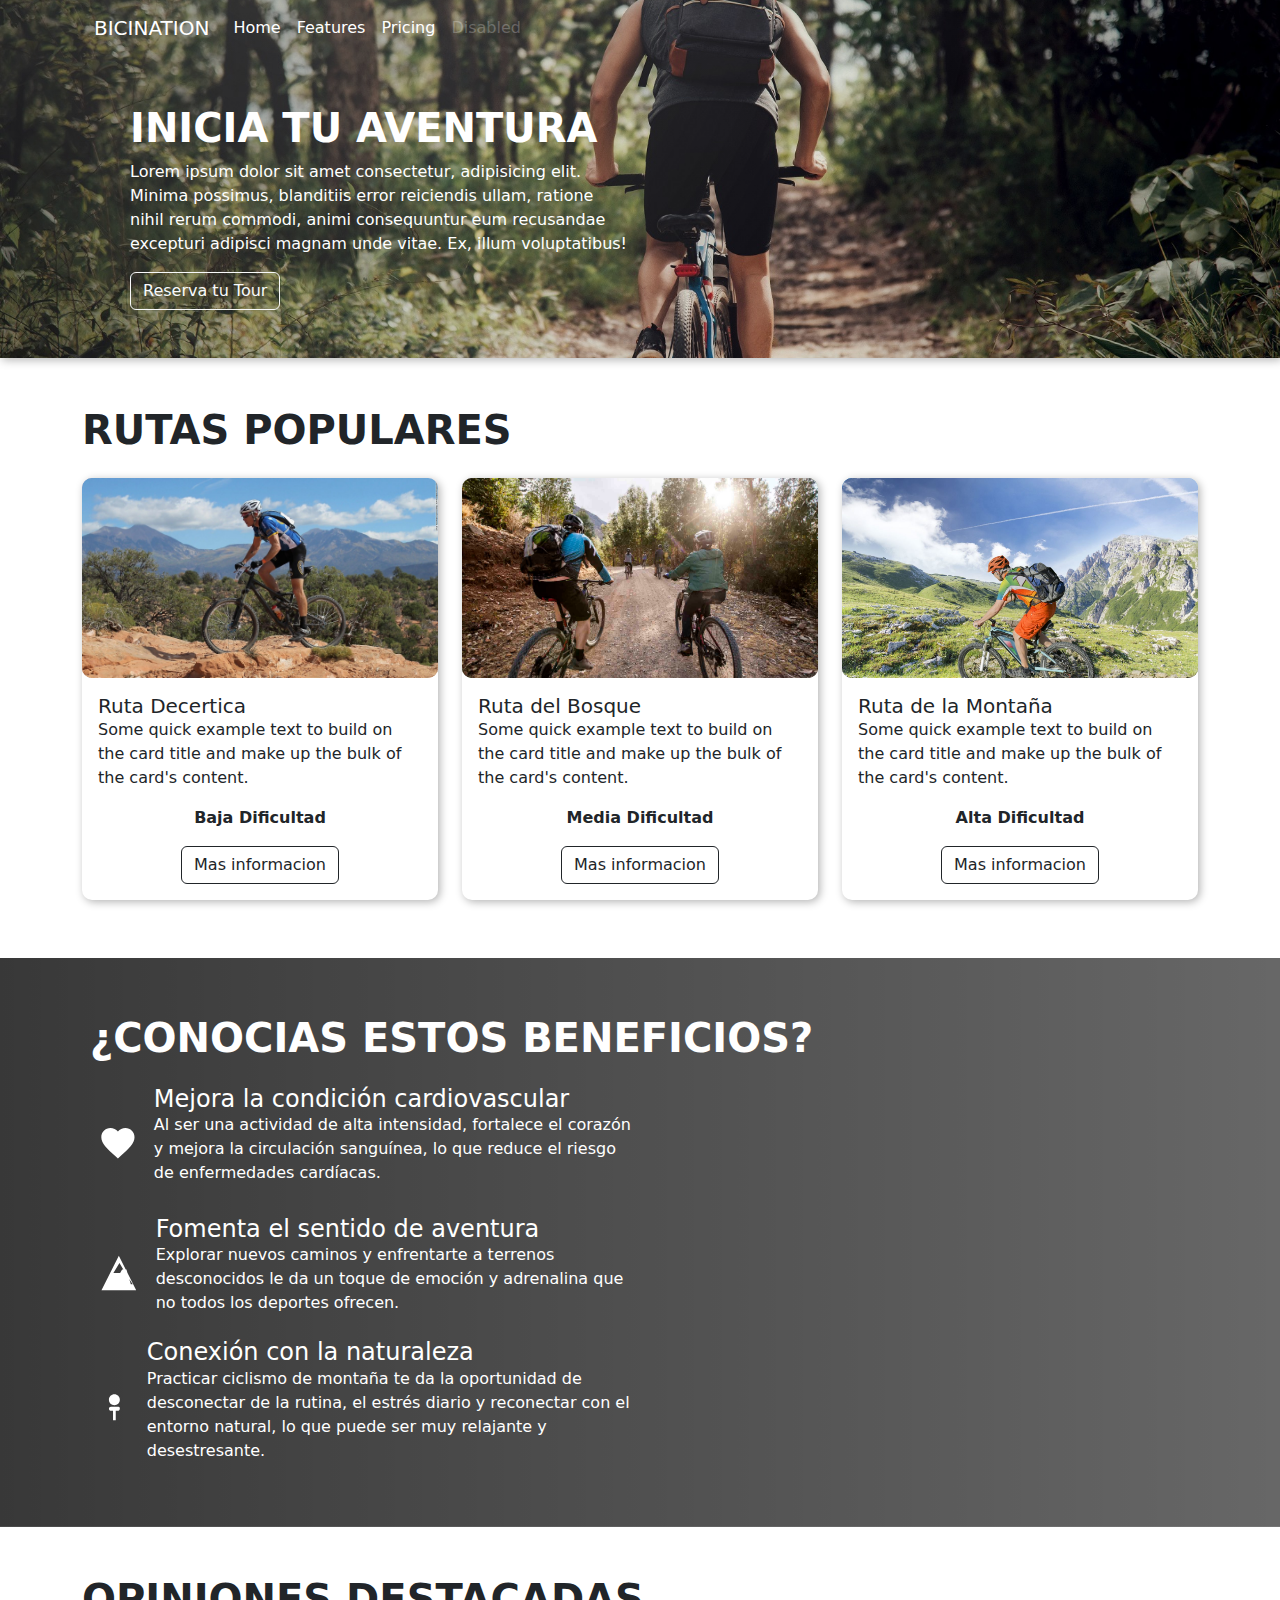
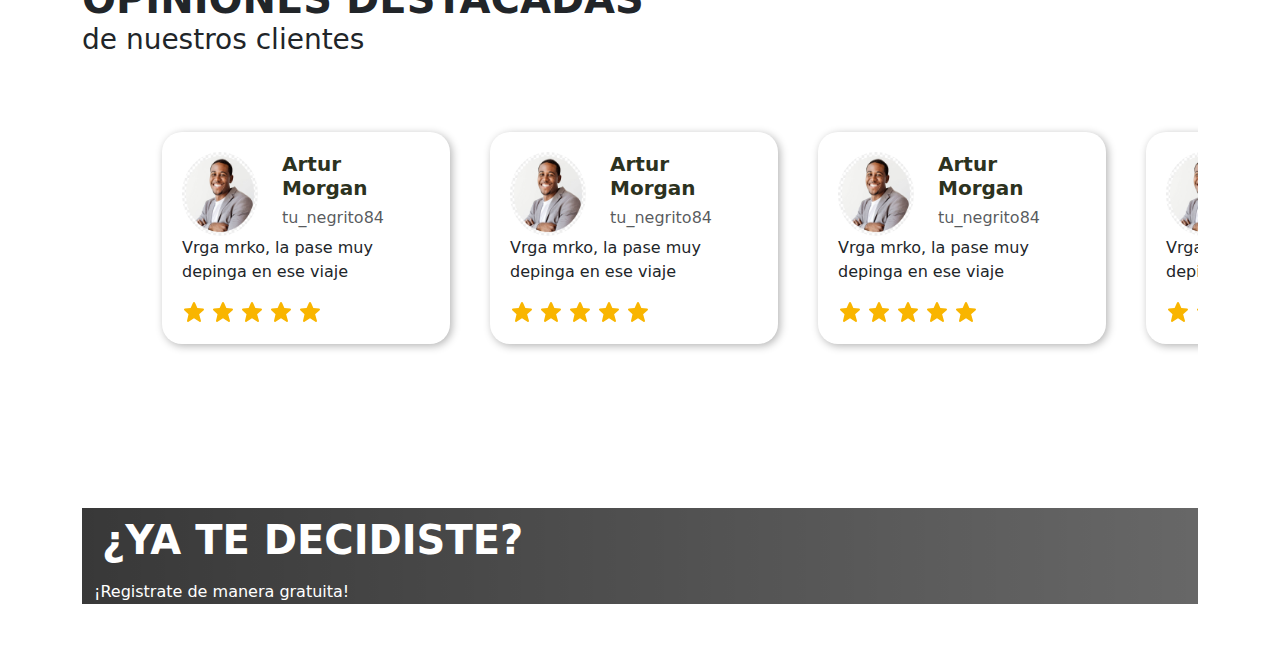
==== Landing_Page/index.html @ 8ea2a6bf "ye" ====
<!DOCTYPE html>
<html lang="en">
  <head>
    <meta charset="UTF-8" />
    <meta name="viewport" content="width=device-width, initial-scale=1.0" />
    <link
      href="https://cdn.jsdelivr.net/npm/bootstrap@5.3.3/dist/css/bootstrap.min.css"
      rel="stylesheet"
      integrity="sha384-QWTKZyjpPEjISv5WaRU9OFeRpok6YctnYmDr5pNlyT2bRjXh0JMhjY6hW+ALEwIH"
      crossorigin="anonymous"
    />
    <link rel="stylesheet" href="assets/css/style.css" />
    <link
      href="https://unpkg.com/boxicons@2.1.4/css/boxicons.min.css"
      rel="stylesheet"
    />
    <script
      src="https://cdn.jsdelivr.net/npm/bootstrap@5.3.3/dist/js/bootstrap.bundle.min.js"
      integrity="sha384-YvpcrYf0tY3lHB60NNkmXc5s9fDVZLESaAA55NDzOxhy9GkcIdslK1eN7N6jIeHz"
      crossorigin="anonymous"
    ></script>
    <title>Document</title>
  </head>

  <body>
    <!-- Header --------------------------->

    <header class="header">
      <div class="container">
        <nav class="navbar-custom navbar navbar-expand-lg" data-bs-theme="dark">
          <div class="container-fluid">
            <a class="navbar-brand" href="#">BICINATION</a>
            <button
              class="navbar-toggler"
              type="button"
              data-bs-toggle="collapse"
              data-bs-target="#navbarNav"
              aria-controls="navbarNav"
              aria-expanded="false"
              aria-label="Toggle navigation"
            >
              <span class="navbar-toggler-icon"></span>
            </button>
            <div class="collapse navbar-collapse" id="navbarNav">
              <ul class="navbar-nav">
                <li class="nav-item">
                  <a class="nav-link active" aria-current="page" href="#"
                    >Home</a
                  >
                </li>
                <li class="nav-item">
                  <a class="nav-link" href="#">Features</a>
                </li>
                <li class="nav-item">
                  <a class="nav-link" href="#">Pricing</a>
                </li>
                <li class="nav-item">
                  <a class="nav-link disabled" aria-disabled="true">Disabled</a>
                </li>
              </ul>
            </div>
          </div>
        </nav>

        <div class="">
          <div class="row">
            <div class="col m-5">
              <h1 class="text-white fw-bold">INICIA TU AVENTURA</h1>
              <p class="text-white">
                Lorem ipsum dolor sit amet consectetur, adipisicing elit. Minima
                possimus, blanditiis error reiciendis ullam, ratione nihil rerum
                commodi, animi consequuntur eum recusandae excepturi adipisci
                magnam unde vitae. Ex, illum voluptatibus!
              </p>
              <buttom
                data-bs-toggle="modal"
                data-bs-target="#register"
                class="btn btn-outline-light link-offset-2 link-underline link-underline-opacity-0"
                >Reserva tu Tour</buttom
              >
            </div>
            <div class="col"></div>
          </div>
        </div>
      </div>
    </header>

    <!-- main ------------------------------------------>

    <main class="container pt-5 pb-5">
      <!-- Rutas --------------------------------------->
      <section class="row">
        <h1 class="fw-bold pb-3">RUTAS POPULARES</h1>

        <!-- card 1 -->
        <div class="col-sm-12 col-lg">
          <div class="custom-card">
            <div class="image-wrapper">
              <img
                src="assets/img/rutas/desierto 2.jpg"
                class="card-img-top card-image-alternate"
                alt="Imagen 1"
              />
              <img
                src="assets/img/rutas/R.jpg"
                class="card-img-top card-image-overlay"
                alt="Imagen 2"
              />
            </div>
            <div class="card-body m-3">
              <h5 class="card-title">Ruta Decertica</h5>
              <p class="card-text">
                Some quick example text to build on the card title and make up
                the bulk of the card's content.
              </p>
            </div>

            <span class="list-group-item fw-bold">Baja Dificultad</span>

            <a
              href=""
              class="btn btn-outline-dark link-offset-2 link-underline link-underline-opacity-0 m-3"
              >Mas informacion</a
            >
          </div>
        </div>
        <!-- card 1 -->
        <div class="col-sm-12 col-lg">
          <div class="custom-card">
            <div class="image-wrapper">
              <img
                src="assets/img/rutas/bosque 2.jpg"
                class="card-img-top card-image-alternate"
                alt="Imagen 1"
              />
              <img
                src="assets/img/rutas/R (1).jpg"
                class="card-img-top card-image-overlay"
                alt="Imagen 2"
              />
            </div>
            <div class="card-body m-3">
              <h5 class="card-title">Ruta del Bosque</h5>
              <p class="card-text">
                Some quick example text to build on the card title and make up
                the bulk of the card's content.
              </p>
            </div>
            <span class="list-group-item fw-bold">Media Dificultad</span>

            <a
              href=""
              class="btn btn-outline-dark link-offset-2 link-underline link-underline-opacity-0 m-3"
              >Mas informacion</a
            >
          </div>
        </div>
        <!-- card 1 -->
        <div class="col-sm-12 col-lg">
          <div class="custom-card">
            <div class="image-wrapper">
              <img
                src="assets/img/rutas/montaña 2.jpg"
                class="card-img-top card-image-alternate"
                alt="Imagen 1"
              />
              <img
                src="assets/img/rutas/R (2).jpg"
                class="card-img-top card-image-overlay"
                alt="Imagen 2"
              />
            </div>
            <div class="card-body m-3">
              <h5 class="card-title">Ruta de la Montaña</h5>
              <p class="card-text">
                Some quick example text to build on the card title and make up
                the bulk of the card's content.
              </p>
            </div>
            <span class="list-group-item fw-bold">Alta Dificultad</span>

            <a
              href=""
              class="btn btn-outline-dark link-offset-2 link-underline link-underline-opacity-0 m-3"
              >Mas informacion</a
            >
          </div>
        </div>
      </section>
    </main>

    <!-- Beneficios --------------------------------------->

    <section class="beneficios-container pt-5 pb-5">
      <div class="container text-white">
        <h1 class="fw-bold text-white p-2">¿CONOCIAS ESTOS BENEFICIOS?</h1>

        <div class="beneficios-info-container d-flex align-items-center">
          <svg
            class="p-3"
            xmlns="http://www.w3.org/2000/svg"
            viewBox="0 0 24 24"
            fill="currentColor"
            width="130px"
            height="130px"
          >
            <path
              d="M12 21.35l-1.45-1.32C5.4 15.36 2 12.28 2 8.5 2 5.42 4.42 3 7.5 3c1.74 0 3.41.81 4.5 2.09C13.09 3.81 14.76 3 16.5 3 19.58 3 22 5.42 22 8.5c0 3.78-3.4 6.86-8.55 11.54L12 21.35z"
            />
          </svg>

          <div>
            <h4 class="m-0 p-0">Mejora la condición cardiovascular</h4>
            <p>
              Al ser una actividad de alta intensidad, fortalece el corazón y
              mejora la circulación sanguínea, lo que reduce el riesgo de
              enfermedades cardíacas.
            </p>
          </div>
        </div>
        <div class="beneficios-info-container  d-flex align-items-center">
          <svg
          class="p-3"
            xmlns="http://www.w3.org/2000/svg"
            viewBox="0 0 24 24"
            fill="currentColor"
            width="130px"
            height="130px"
          >
            <path
              d="M10.02 15H8.69L6.61 18h10.08l-3.34-5L10.02 15zm8.88 3.5L16.39 10h-2.5l-1.14 2H8.87l3.48-5.75 3.93 6.6L20 18.5zM2 22h20L12 2 2 22z"
            />
          </svg>
          <div>
            <h4 class="m-0 p-0">Fomenta el sentido de aventura</h4>
            <p>
              Explorar nuevos caminos y enfrentarte a terrenos desconocidos le
              da un toque de emoción y adrenalina que no todos los deportes
              ofrecen.
            </p>
          </div>
        </div>
        <div class="beneficios-info-container d-flex align-items-center">
          <svg
            class="p-3"
            xmlns="http://www.w3.org/2000/svg"
            viewBox="0 0 24 24"
            fill="currentColor"
            width="130px"
            height="130px"
          >
            <path
              d="M12 2C9.76 2 8 3.76 8 6s1.76 4 4 4 4-1.76 4-4-1.76-4-4-4zm2.5 9H9.5C8.67 11 8 11.67 8 12.5S8.67 14 9.5 14H11v7h2v-7h1.5c.83 0 1.5-.67 1.5-1.5S15.83 11 15 11z"
            />
          </svg>
          <div>
            <h4 class="m-0 p-0">Conexión con la naturaleza</h4>
            <p>
              Practicar ciclismo de montaña te da la oportunidad de desconectar
              de la rutina, el estrés diario y reconectar con el entorno
              natural, lo que puede ser muy relajante y desestresante.
            </p>
          </div>
        </div>

        <div class="container-fluid overflow-auto"></div>
      </div>
    </section>

    <!-- Opiniones de clientes ------------------------------->
    <section class="comentary-container pt-5 pb-5">
      <div class="container">
        <h1 class="fw-bold m-0">OPINIONES DESTACADAS</h1>
        <h3>de nuestros clientes</h3>

        <div class="container-fluid overflow-auto">
          <!-- Contenedor que permite scroll horizontal -->
          <div class="d-flex flex-nowrap p-5">
            <!-- Clase para mostrar las tarjetas en fila -->

            <div class="card-comentary col" style="width: 18rem">
              <div class="card-body card-body-comentary ">
                <div class="display-flex row">
                  <img
                    src="assets/img/Profile/profile1.jpg"
                    alt="profile"
                    class="img-profile col"
                  />

                  <div class="col">
                    <h5 class="fw-bold text-profile">Artur Morgan</h5>
                    <h6 class="card-subtitle mb-2 text-body-secondary">
                      tu_negrito84
                    </h6>
                  </div>
                </div>
                <p class="card-text">
                  Vrga mrko, la pase muy depinga en ese viaje
                </p>

                <div>
                  <svg
                    xmlns="http://www.w3.org/2000/svg"
                    width="24"
                    height="24"
                    viewBox="0 0 24 24"
                    style="fill: rgba(249, 181, 0, 1)"
                  >
                    <path
                      d="M21.947 9.179a1.001 1.001 0 0 0-.868-.676l-5.701-.453-2.467-5.461a.998.998 0 0 0-1.822-.001L8.622 8.05l-5.701.453a1 1 0 0 0-.619 1.713l4.213 4.107-1.49 6.452a1 1 0 0 0 1.53 1.057L12 18.202l5.445 3.63a1.001 1.001 0 0 0 1.517-1.106l-1.829-6.4 4.536-4.082c.297-.268.406-.686.278-1.065z"
                    ></path>
                  </svg>
                  <svg
                    xmlns="http://www.w3.org/2000/svg"
                    width="24"
                    height="24"
                    viewBox="0 0 24 24"
                    style="fill: rgba(249, 181, 0, 1)"
                  >
                    <path
                      d="M21.947 9.179a1.001 1.001 0 0 0-.868-.676l-5.701-.453-2.467-5.461a.998.998 0 0 0-1.822-.001L8.622 8.05l-5.701.453a1 1 0 0 0-.619 1.713l4.213 4.107-1.49 6.452a1 1 0 0 0 1.53 1.057L12 18.202l5.445 3.63a1.001 1.001 0 0 0 1.517-1.106l-1.829-6.4 4.536-4.082c.297-.268.406-.686.278-1.065z"
                    ></path>
                  </svg>
                  <svg
                    xmlns="http://www.w3.org/2000/svg"
                    width="24"
                    height="24"
                    viewBox="0 0 24 24"
                    style="fill: rgba(249, 181, 0, 1)"
                  >
                    <path
                      d="M21.947 9.179a1.001 1.001 0 0 0-.868-.676l-5.701-.453-2.467-5.461a.998.998 0 0 0-1.822-.001L8.622 8.05l-5.701.453a1 1 0 0 0-.619 1.713l4.213 4.107-1.49 6.452a1 1 0 0 0 1.53 1.057L12 18.202l5.445 3.63a1.001 1.001 0 0 0 1.517-1.106l-1.829-6.4 4.536-4.082c.297-.268.406-.686.278-1.065z"
                    ></path>
                  </svg>
                  <svg
                    xmlns="http://www.w3.org/2000/svg"
                    width="24"
                    height="24"
                    viewBox="0 0 24 24"
                    style="fill: rgba(249, 181, 0, 1)"
                  >
                    <path
                      d="M21.947 9.179a1.001 1.001 0 0 0-.868-.676l-5.701-.453-2.467-5.461a.998.998 0 0 0-1.822-.001L8.622 8.05l-5.701.453a1 1 0 0 0-.619 1.713l4.213 4.107-1.49 6.452a1 1 0 0 0 1.53 1.057L12 18.202l5.445 3.63a1.001 1.001 0 0 0 1.517-1.106l-1.829-6.4 4.536-4.082c.297-.268.406-.686.278-1.065z"
                    ></path>
                  </svg>
                  <svg
                    xmlns="http://www.w3.org/2000/svg"
                    width="24"
                    height="24"
                    viewBox="0 0 24 24"
                    style="fill: rgba(249, 181, 0, 1)"
                  >
                    <path
                      d="M21.947 9.179a1.001 1.001 0 0 0-.868-.676l-5.701-.453-2.467-5.461a.998.998 0 0 0-1.822-.001L8.622 8.05l-5.701.453a1 1 0 0 0-.619 1.713l4.213 4.107-1.49 6.452a1 1 0 0 0 1.53 1.057L12 18.202l5.445 3.63a1.001 1.001 0 0 0 1.517-1.106l-1.829-6.4 4.536-4.082c.297-.268.406-.686.278-1.065z"
                    ></path>
                  </svg>
                </div>
              </div>
            </div>
            <div class="card-comentary col" style="width: 18rem">
              <div class="card-body card-body-comentary">
                <div class="display-flex row">
                  <img
                    src="assets/img/Profile/profile1.jpg"
                    alt="profile"
                    class="img-profile col"
                  />

                  <div class="col">
                    <h5 class="fw-bold text-profile">Artur Morgan</h5>
                    <h6 class="card-subtitle mb-2 text-body-secondary">
                      tu_negrito84
                    </h6>
                  </div>
                </div>
                <p class="card-text">
                  Vrga mrko, la pase muy depinga en ese viaje
                </p>

                <div>
                  <svg
                    xmlns="http://www.w3.org/2000/svg"
                    width="24"
                    height="24"
                    viewBox="0 0 24 24"
                    style="fill: rgba(249, 181, 0, 1)"
                  >
                    <path
                      d="M21.947 9.179a1.001 1.001 0 0 0-.868-.676l-5.701-.453-2.467-5.461a.998.998 0 0 0-1.822-.001L8.622 8.05l-5.701.453a1 1 0 0 0-.619 1.713l4.213 4.107-1.49 6.452a1 1 0 0 0 1.53 1.057L12 18.202l5.445 3.63a1.001 1.001 0 0 0 1.517-1.106l-1.829-6.4 4.536-4.082c.297-.268.406-.686.278-1.065z"
                    ></path>
                  </svg>
                  <svg
                    xmlns="http://www.w3.org/2000/svg"
                    width="24"
                    height="24"
                    viewBox="0 0 24 24"
                    style="fill: rgba(249, 181, 0, 1)"
                  >
                    <path
                      d="M21.947 9.179a1.001 1.001 0 0 0-.868-.676l-5.701-.453-2.467-5.461a.998.998 0 0 0-1.822-.001L8.622 8.05l-5.701.453a1 1 0 0 0-.619 1.713l4.213 4.107-1.49 6.452a1 1 0 0 0 1.53 1.057L12 18.202l5.445 3.63a1.001 1.001 0 0 0 1.517-1.106l-1.829-6.4 4.536-4.082c.297-.268.406-.686.278-1.065z"
                    ></path>
                  </svg>
                  <svg
                    xmlns="http://www.w3.org/2000/svg"
                    width="24"
                    height="24"
                    viewBox="0 0 24 24"
                    style="fill: rgba(249, 181, 0, 1)"
                  >
                    <path
                      d="M21.947 9.179a1.001 1.001 0 0 0-.868-.676l-5.701-.453-2.467-5.461a.998.998 0 0 0-1.822-.001L8.622 8.05l-5.701.453a1 1 0 0 0-.619 1.713l4.213 4.107-1.49 6.452a1 1 0 0 0 1.53 1.057L12 18.202l5.445 3.63a1.001 1.001 0 0 0 1.517-1.106l-1.829-6.4 4.536-4.082c.297-.268.406-.686.278-1.065z"
                    ></path>
                  </svg>
                  <svg
                    xmlns="http://www.w3.org/2000/svg"
                    width="24"
                    height="24"
                    viewBox="0 0 24 24"
                    style="fill: rgba(249, 181, 0, 1)"
                  >
                    <path
                      d="M21.947 9.179a1.001 1.001 0 0 0-.868-.676l-5.701-.453-2.467-5.461a.998.998 0 0 0-1.822-.001L8.622 8.05l-5.701.453a1 1 0 0 0-.619 1.713l4.213 4.107-1.49 6.452a1 1 0 0 0 1.53 1.057L12 18.202l5.445 3.63a1.001 1.001 0 0 0 1.517-1.106l-1.829-6.4 4.536-4.082c.297-.268.406-.686.278-1.065z"
                    ></path>
                  </svg>
                  <svg
                    xmlns="http://www.w3.org/2000/svg"
                    width="24"
                    height="24"
                    viewBox="0 0 24 24"
                    style="fill: rgba(249, 181, 0, 1)"
                  >
                    <path
                      d="M21.947 9.179a1.001 1.001 0 0 0-.868-.676l-5.701-.453-2.467-5.461a.998.998 0 0 0-1.822-.001L8.622 8.05l-5.701.453a1 1 0 0 0-.619 1.713l4.213 4.107-1.49 6.452a1 1 0 0 0 1.53 1.057L12 18.202l5.445 3.63a1.001 1.001 0 0 0 1.517-1.106l-1.829-6.4 4.536-4.082c.297-.268.406-.686.278-1.065z"
                    ></path>
                  </svg>
                </div>
              </div>
            </div>
            <div class="card-comentary col" style="width: 18rem">
              <div class="card-body card-body-comentary">
                <div class="display-flex row">
                  <img
                    src="assets/img/Profile/profile1.jpg"
                    alt="profile"
                    class="img-profile col"
                  />

                  <div class="col">
                    <h5 class="fw-bold text-profile">Artur Morgan</h5>
                    <h6 class="card-subtitle mb-2 text-body-secondary">
                      tu_negrito84
                    </h6>
                  </div>
                </div>
                <p class="card-text">
                  Vrga mrko, la pase muy depinga en ese viaje
                </p>

                <div>
                  <svg
                    xmlns="http://www.w3.org/2000/svg"
                    width="24"
                    height="24"
                    viewBox="0 0 24 24"
                    style="fill: rgba(249, 181, 0, 1)"
                  >
                    <path
                      d="M21.947 9.179a1.001 1.001 0 0 0-.868-.676l-5.701-.453-2.467-5.461a.998.998 0 0 0-1.822-.001L8.622 8.05l-5.701.453a1 1 0 0 0-.619 1.713l4.213 4.107-1.49 6.452a1 1 0 0 0 1.53 1.057L12 18.202l5.445 3.63a1.001 1.001 0 0 0 1.517-1.106l-1.829-6.4 4.536-4.082c.297-.268.406-.686.278-1.065z"
                    ></path>
                  </svg>
                  <svg
                    xmlns="http://www.w3.org/2000/svg"
                    width="24"
                    height="24"
                    viewBox="0 0 24 24"
                    style="fill: rgba(249, 181, 0, 1)"
                  >
                    <path
                      d="M21.947 9.179a1.001 1.001 0 0 0-.868-.676l-5.701-.453-2.467-5.461a.998.998 0 0 0-1.822-.001L8.622 8.05l-5.701.453a1 1 0 0 0-.619 1.713l4.213 4.107-1.49 6.452a1 1 0 0 0 1.53 1.057L12 18.202l5.445 3.63a1.001 1.001 0 0 0 1.517-1.106l-1.829-6.4 4.536-4.082c.297-.268.406-.686.278-1.065z"
                    ></path>
                  </svg>
                  <svg
                    xmlns="http://www.w3.org/2000/svg"
                    width="24"
                    height="24"
                    viewBox="0 0 24 24"
                    style="fill: rgba(249, 181, 0, 1)"
                  >
                    <path
                      d="M21.947 9.179a1.001 1.001 0 0 0-.868-.676l-5.701-.453-2.467-5.461a.998.998 0 0 0-1.822-.001L8.622 8.05l-5.701.453a1 1 0 0 0-.619 1.713l4.213 4.107-1.49 6.452a1 1 0 0 0 1.53 1.057L12 18.202l5.445 3.63a1.001 1.001 0 0 0 1.517-1.106l-1.829-6.4 4.536-4.082c.297-.268.406-.686.278-1.065z"
                    ></path>
                  </svg>
                  <svg
                    xmlns="http://www.w3.org/2000/svg"
                    width="24"
                    height="24"
                    viewBox="0 0 24 24"
                    style="fill: rgba(249, 181, 0, 1)"
                  >
                    <path
                      d="M21.947 9.179a1.001 1.001 0 0 0-.868-.676l-5.701-.453-2.467-5.461a.998.998 0 0 0-1.822-.001L8.622 8.05l-5.701.453a1 1 0 0 0-.619 1.713l4.213 4.107-1.49 6.452a1 1 0 0 0 1.53 1.057L12 18.202l5.445 3.63a1.001 1.001 0 0 0 1.517-1.106l-1.829-6.4 4.536-4.082c.297-.268.406-.686.278-1.065z"
                    ></path>
                  </svg>
                  <svg
                    xmlns="http://www.w3.org/2000/svg"
                    width="24"
                    height="24"
                    viewBox="0 0 24 24"
                    style="fill: rgba(249, 181, 0, 1)"
                  >
                    <path
                      d="M21.947 9.179a1.001 1.001 0 0 0-.868-.676l-5.701-.453-2.467-5.461a.998.998 0 0 0-1.822-.001L8.622 8.05l-5.701.453a1 1 0 0 0-.619 1.713l4.213 4.107-1.49 6.452a1 1 0 0 0 1.53 1.057L12 18.202l5.445 3.63a1.001 1.001 0 0 0 1.517-1.106l-1.829-6.4 4.536-4.082c.297-.268.406-.686.278-1.065z"
                    ></path>
                  </svg>
                </div>
              </div>
            </div>
            <div class="card-comentary col" style="width: 18rem">
              <div class="card-body card-body-comentary">
                <div class="display-flex row">
                  <img
                    src="assets/img/Profile/profile1.jpg"
                    alt="profile"
                    class="img-profile col"
                  />

                  <div class="col">
                    <h5 class="fw-bold text-profile">Artur Morgan</h5>
                    <h6 class="card-subtitle mb-2 text-body-secondary">
                      tu_negrito84
                    </h6>
                  </div>
                </div>
                <p class="card-text">
                  Vrga mrko, la pase muy depinga en ese viaje
                </p>

                <div>
                  <svg
                    xmlns="http://www.w3.org/2000/svg"
                    width="24"
                    height="24"
                    viewBox="0 0 24 24"
                    style="fill: rgba(249, 181, 0, 1)"
                  >
                    <path
                      d="M21.947 9.179a1.001 1.001 0 0 0-.868-.676l-5.701-.453-2.467-5.461a.998.998 0 0 0-1.822-.001L8.622 8.05l-5.701.453a1 1 0 0 0-.619 1.713l4.213 4.107-1.49 6.452a1 1 0 0 0 1.53 1.057L12 18.202l5.445 3.63a1.001 1.001 0 0 0 1.517-1.106l-1.829-6.4 4.536-4.082c.297-.268.406-.686.278-1.065z"
                    ></path>
                  </svg>
                  <svg
                    xmlns="http://www.w3.org/2000/svg"
                    width="24"
                    height="24"
                    viewBox="0 0 24 24"
                    style="fill: rgba(249, 181, 0, 1)"
                  >
                    <path
                      d="M21.947 9.179a1.001 1.001 0 0 0-.868-.676l-5.701-.453-2.467-5.461a.998.998 0 0 0-1.822-.001L8.622 8.05l-5.701.453a1 1 0 0 0-.619 1.713l4.213 4.107-1.49 6.452a1 1 0 0 0 1.53 1.057L12 18.202l5.445 3.63a1.001 1.001 0 0 0 1.517-1.106l-1.829-6.4 4.536-4.082c.297-.268.406-.686.278-1.065z"
                    ></path>
                  </svg>
                  <svg
                    xmlns="http://www.w3.org/2000/svg"
                    width="24"
                    height="24"
                    viewBox="0 0 24 24"
                    style="fill: rgba(249, 181, 0, 1)"
                  >
                    <path
                      d="M21.947 9.179a1.001 1.001 0 0 0-.868-.676l-5.701-.453-2.467-5.461a.998.998 0 0 0-1.822-.001L8.622 8.05l-5.701.453a1 1 0 0 0-.619 1.713l4.213 4.107-1.49 6.452a1 1 0 0 0 1.53 1.057L12 18.202l5.445 3.63a1.001 1.001 0 0 0 1.517-1.106l-1.829-6.4 4.536-4.082c.297-.268.406-.686.278-1.065z"
                    ></path>
                  </svg>
                  <svg
                    xmlns="http://www.w3.org/2000/svg"
                    width="24"
                    height="24"
                    viewBox="0 0 24 24"
                    style="fill: rgba(249, 181, 0, 1)"
                  >
                    <path
                      d="M21.947 9.179a1.001 1.001 0 0 0-.868-.676l-5.701-.453-2.467-5.461a.998.998 0 0 0-1.822-.001L8.622 8.05l-5.701.453a1 1 0 0 0-.619 1.713l4.213 4.107-1.49 6.452a1 1 0 0 0 1.53 1.057L12 18.202l5.445 3.63a1.001 1.001 0 0 0 1.517-1.106l-1.829-6.4 4.536-4.082c.297-.268.406-.686.278-1.065z"
                    ></path>
                  </svg>
                  <svg
                    xmlns="http://www.w3.org/2000/svg"
                    width="24"
                    height="24"
                    viewBox="0 0 24 24"
                    style="fill: rgba(249, 181, 0, 1)"
                  >
                    <path
                      d="M21.947 9.179a1.001 1.001 0 0 0-.868-.676l-5.701-.453-2.467-5.461a.998.998 0 0 0-1.822-.001L8.622 8.05l-5.701.453a1 1 0 0 0-.619 1.713l4.213 4.107-1.49 6.452a1 1 0 0 0 1.53 1.057L12 18.202l5.445 3.63a1.001 1.001 0 0 0 1.517-1.106l-1.829-6.4 4.536-4.082c.297-.268.406-.686.278-1.065z"
                    ></path>
                  </svg>
                </div>
              </div>
            </div>
          </div>
        </div>
      </div>
    </section>

    <!-- Formulario --------------------------------------->

    <section class="form-container pt-5 pb-5">


      <div class="container text-white">

        <div class="form-info container">
          <h1 class="fw-bold text-white p-2">¿YA TE DECIDISTE?</h1>
          <P>¡Registrate de manera gratuita!</P>
        </div>
       
       

       
      </div>
    </section>
  </body>
</html>
---- Landing_Page/assets/css/style.css ----
.header {
  background-image: linear-gradient(
      to left,
      rgba(0, 0, 0, 0),
      rgba(0, 0, 0, 0.212)
    ),
    /* Gradiente negro */ url("../img/R.jpg"); /* Ruta de la imagen de fondo */

  background-repeat: no-repeat;
  background-size: cover;
  background-position: center;
  box-shadow: 2px 2px 9px 0px rgba(0, 0, 0, 0.298);
}

.navbar-custom a {
  color: white;
}

.image-wrapper {
  position: relative; /* Crea un contenedor para ambas imágenes */
  width: 100%;
  height: 200px; /* Ajusta el alto como lo necesites */
}

.card-image-overlay {
  transition: all 300ms ease;
}

.custom-card:hover {
  cursor: pointer;
}

.custom-card:hover .card-image-overlay {
  opacity: 0;
}

.custom-card {
  display: flex;
  flex-direction: column;
  align-items: center;
  border-radius: 10px;
  margin-bottom: 10px;
  box-shadow: 2px 2px 9px 0px rgba(0, 0, 0, 0.298);
}

.custom-card img {
  position: absolute;
  height: 200px;
  width: 100%;
  border-radius: 10px;
  object-fit: cover;
}

/* comentarios */

.card-comentary {
  padding: 20px;
  border-radius: 20px;
  box-shadow: 2px 2px 9px 0px rgba(0, 0, 0, 0.298);
  margin: 20px;
  width: 18rem;
  max-height: 250px;
  transition: all 300ms ease;
  background-color: white;
}

.card-body-comentary {
  max-width: 250px;
  width: 19rem;
}

.card-comentary:hover {
  scale: 1.2;
}

.img-profile {
  border-radius: 100%;
  max-width: 100px;
}

.text-profile {
  color: #2c3220;
}

.beneficios-container {
  background-image: linear-gradient(to left, rgba(0, 0, 0, 0.596), rgba(0, 0, 0, 0.781)),
    url(../img/Beneficios.jpg);
  background-repeat: no-repeat;
  background-size: cover;
  background-position: center;
}

.beneficios-info-container {
  max-width: 550px;
}



.form-info{
  background-image: linear-gradient(to left, rgba(0, 0, 0, 0.596), rgba(0, 0, 0, 0.781)),
  url(../img/Beneficios.jpg);
  background-repeat: no-repeat;
  
}
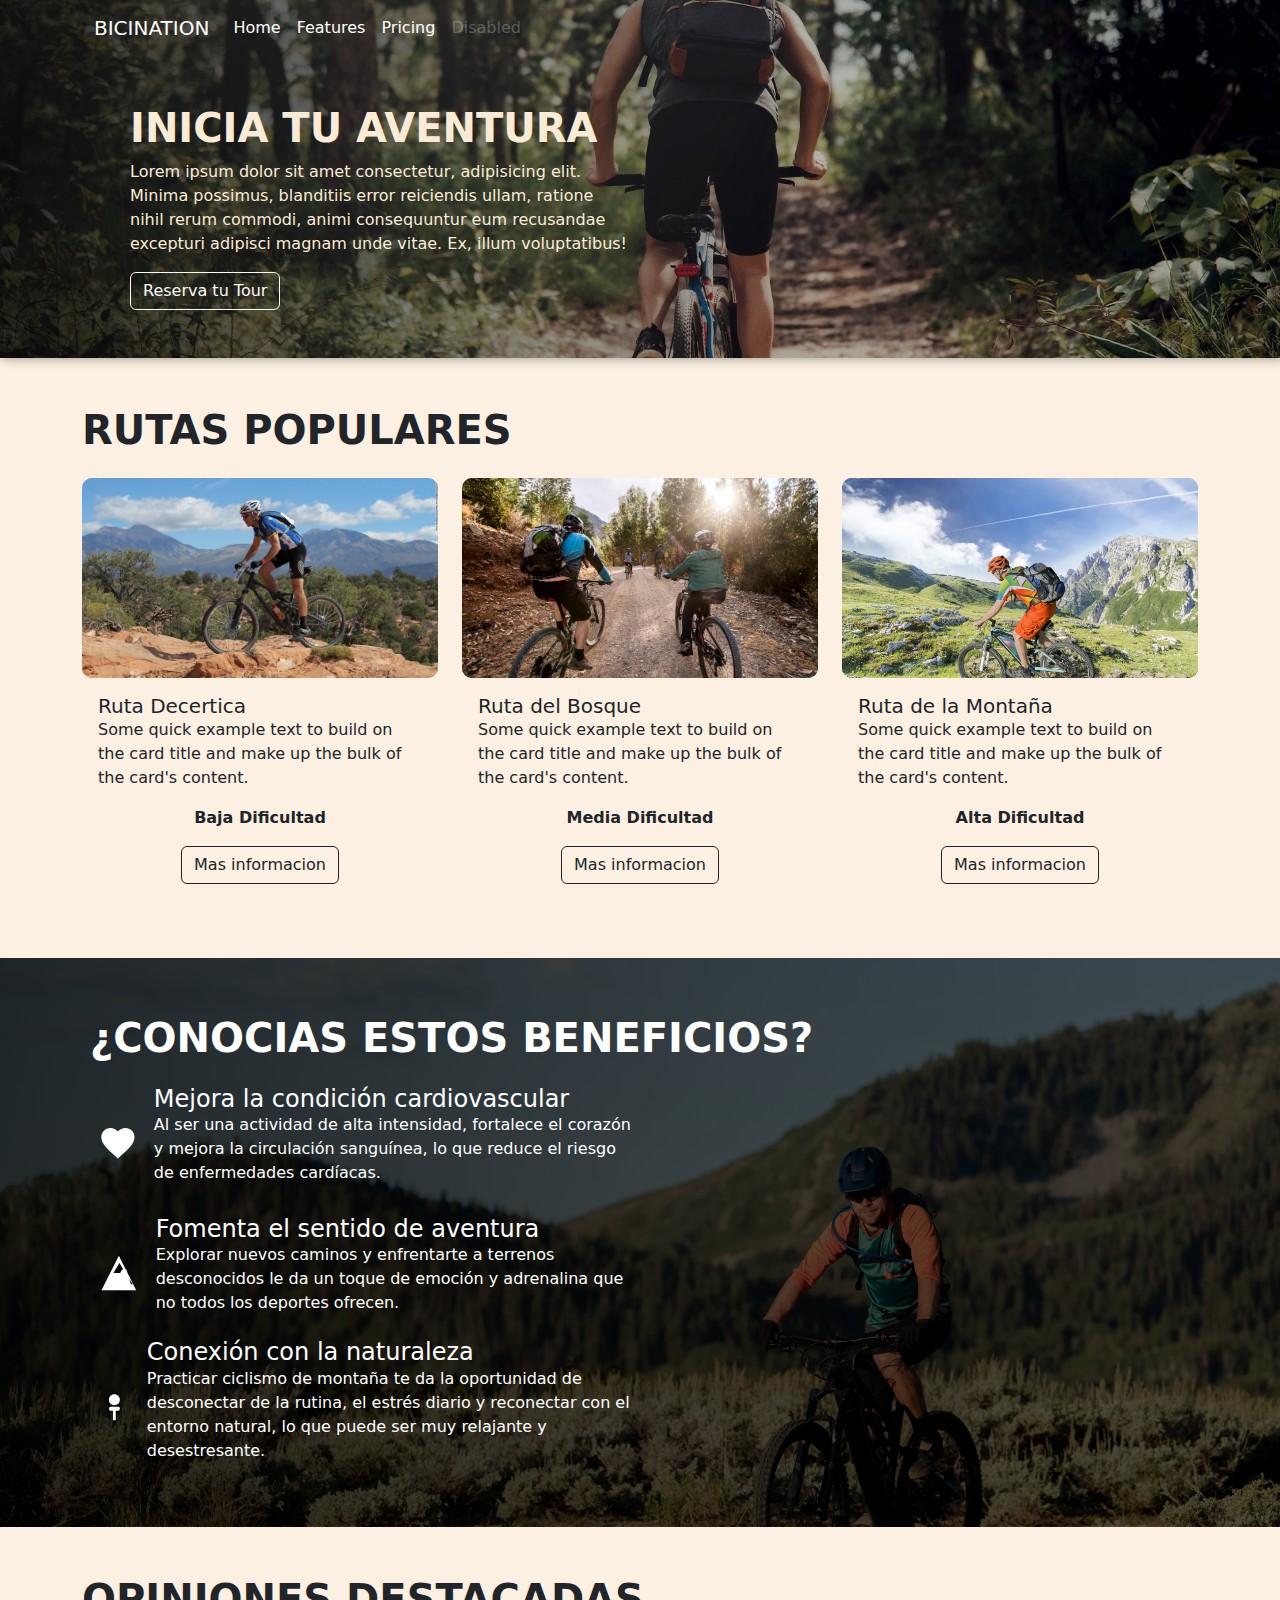
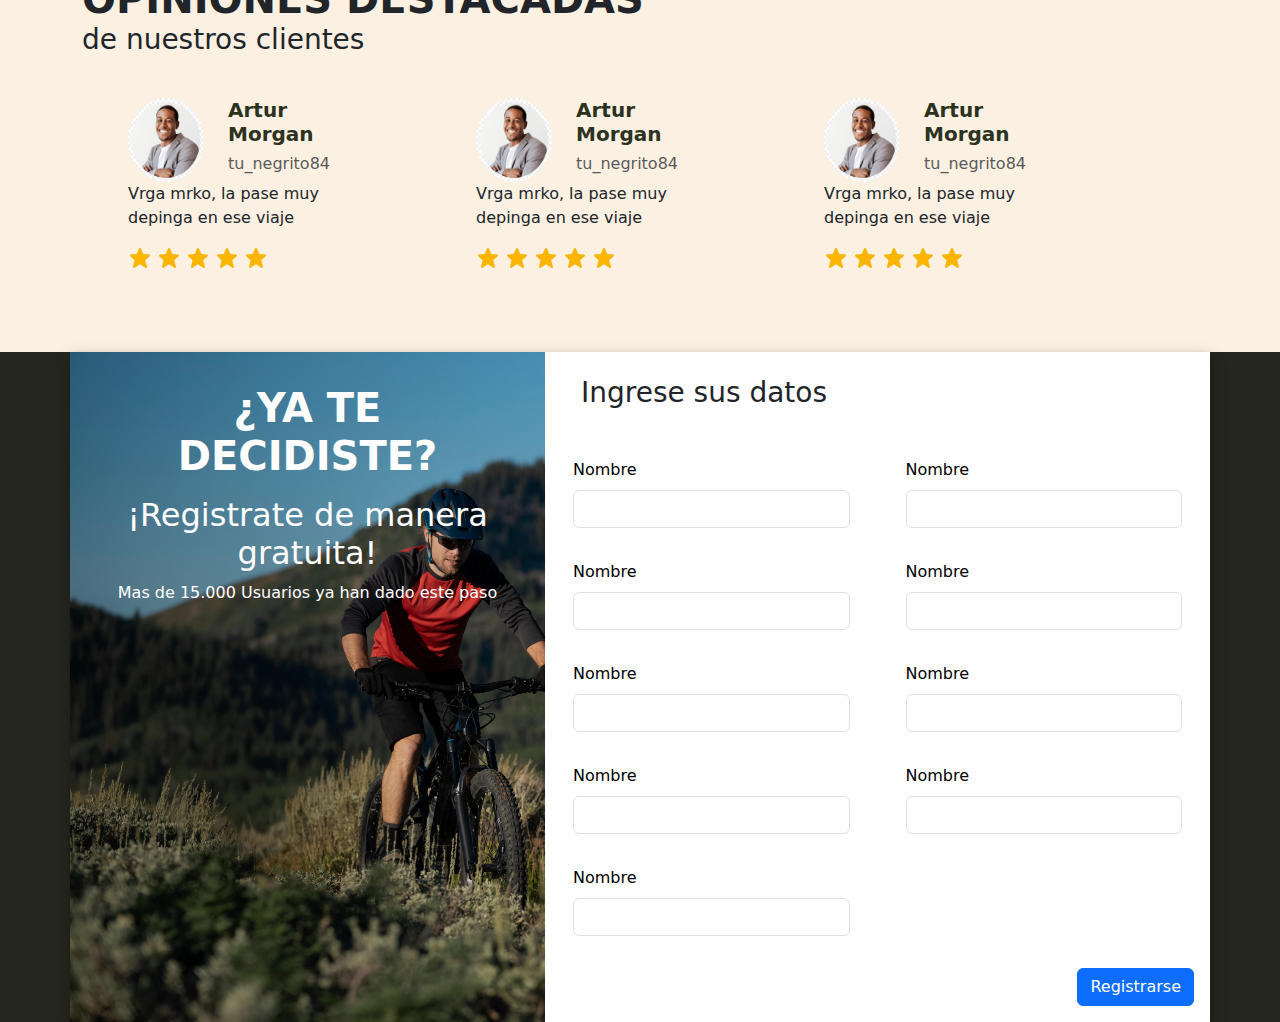
==== commit 0adf1938: "new" ====
--- a/Landing_Page/index.html
+++ b/Landing_Page/index.html
@@ -64,9 +64,9 @@
 
         <div class="">
           <div class="row">
-            <div class="col m-5">
-              <h1 class="text-white fw-bold">INICIA TU AVENTURA</h1>
-              <p class="text-white">
+            <div class="col m-5 text-beige">
+              <h1 class=" fw-bold">INICIA TU AVENTURA</h1>
+              <p class="">
                 Lorem ipsum dolor sit amet consectetur, adipisicing elit. Minima
                 possimus, blanditiis error reiciendis ullam, ratione nihil rerum
                 commodi, animi consequuntur eum recusandae excepturi adipisci
@@ -218,9 +218,9 @@
             </p>
           </div>
         </div>
-        <div class="beneficios-info-container  d-flex align-items-center">
+        <div class="beneficios-info-container d-flex align-items-center">
           <svg
-          class="p-3"
+            class="p-3"
             xmlns="http://www.w3.org/2000/svg"
             viewBox="0 0 24 24"
             fill="currentColor"
@@ -275,11 +275,12 @@
 
         <div class="container-fluid overflow-auto">
           <!-- Contenedor que permite scroll horizontal -->
-          <div class="d-flex flex-nowrap p-5">
+          <div class="d-flex flex-nowrap p-4">
             <!-- Clase para mostrar las tarjetas en fila -->
 
+            
             <div class="card-comentary col" style="width: 18rem">
-              <div class="card-body card-body-comentary ">
+              <div class="card-body card-body-comentary">
                 <div class="display-flex row">
                   <img
                     src="assets/img/Profile/profile1.jpg"
@@ -515,85 +516,6 @@
                 </div>
               </div>
             </div>
-            <div class="card-comentary col" style="width: 18rem">
-              <div class="card-body card-body-comentary">
-                <div class="display-flex row">
-                  <img
-                    src="assets/img/Profile/profile1.jpg"
-                    alt="profile"
-                    class="img-profile col"
-                  />
-
-                  <div class="col">
-                    <h5 class="fw-bold text-profile">Artur Morgan</h5>
-                    <h6 class="card-subtitle mb-2 text-body-secondary">
-                      tu_negrito84
-                    </h6>
-                  </div>
-                </div>
-                <p class="card-text">
-                  Vrga mrko, la pase muy depinga en ese viaje
-                </p>
-
-                <div>
-                  <svg
-                    xmlns="http://www.w3.org/2000/svg"
-                    width="24"
-                    height="24"
-                    viewBox="0 0 24 24"
-                    style="fill: rgba(249, 181, 0, 1)"
-                  >
-                    <path
-                      d="M21.947 9.179a1.001 1.001 0 0 0-.868-.676l-5.701-.453-2.467-5.461a.998.998 0 0 0-1.822-.001L8.622 8.05l-5.701.453a1 1 0 0 0-.619 1.713l4.213 4.107-1.49 6.452a1 1 0 0 0 1.53 1.057L12 18.202l5.445 3.63a1.001 1.001 0 0 0 1.517-1.106l-1.829-6.4 4.536-4.082c.297-.268.406-.686.278-1.065z"
-                    ></path>
-                  </svg>
-                  <svg
-                    xmlns="http://www.w3.org/2000/svg"
-                    width="24"
-                    height="24"
-                    viewBox="0 0 24 24"
-                    style="fill: rgba(249, 181, 0, 1)"
-                  >
-                    <path
-                      d="M21.947 9.179a1.001 1.001 0 0 0-.868-.676l-5.701-.453-2.467-5.461a.998.998 0 0 0-1.822-.001L8.622 8.05l-5.701.453a1 1 0 0 0-.619 1.713l4.213 4.107-1.49 6.452a1 1 0 0 0 1.53 1.057L12 18.202l5.445 3.63a1.001 1.001 0 0 0 1.517-1.106l-1.829-6.4 4.536-4.082c.297-.268.406-.686.278-1.065z"
-                    ></path>
-                  </svg>
-                  <svg
-                    xmlns="http://www.w3.org/2000/svg"
-                    width="24"
-                    height="24"
-                    viewBox="0 0 24 24"
-                    style="fill: rgba(249, 181, 0, 1)"
-                  >
-                    <path
-                      d="M21.947 9.179a1.001 1.001 0 0 0-.868-.676l-5.701-.453-2.467-5.461a.998.998 0 0 0-1.822-.001L8.622 8.05l-5.701.453a1 1 0 0 0-.619 1.713l4.213 4.107-1.49 6.452a1 1 0 0 0 1.53 1.057L12 18.202l5.445 3.63a1.001 1.001 0 0 0 1.517-1.106l-1.829-6.4 4.536-4.082c.297-.268.406-.686.278-1.065z"
-                    ></path>
-                  </svg>
-                  <svg
-                    xmlns="http://www.w3.org/2000/svg"
-                    width="24"
-                    height="24"
-                    viewBox="0 0 24 24"
-                    style="fill: rgba(249, 181, 0, 1)"
-                  >
-                    <path
-                      d="M21.947 9.179a1.001 1.001 0 0 0-.868-.676l-5.701-.453-2.467-5.461a.998.998 0 0 0-1.822-.001L8.622 8.05l-5.701.453a1 1 0 0 0-.619 1.713l4.213 4.107-1.49 6.452a1 1 0 0 0 1.53 1.057L12 18.202l5.445 3.63a1.001 1.001 0 0 0 1.517-1.106l-1.829-6.4 4.536-4.082c.297-.268.406-.686.278-1.065z"
-                    ></path>
-                  </svg>
-                  <svg
-                    xmlns="http://www.w3.org/2000/svg"
-                    width="24"
-                    height="24"
-                    viewBox="0 0 24 24"
-                    style="fill: rgba(249, 181, 0, 1)"
-                  >
-                    <path
-                      d="M21.947 9.179a1.001 1.001 0 0 0-.868-.676l-5.701-.453-2.467-5.461a.998.998 0 0 0-1.822-.001L8.622 8.05l-5.701.453a1 1 0 0 0-.619 1.713l4.213 4.107-1.49 6.452a1 1 0 0 0 1.53 1.057L12 18.202l5.445 3.63a1.001 1.001 0 0 0 1.517-1.106l-1.829-6.4 4.536-4.082c.297-.268.406-.686.278-1.065z"
-                    ></path>
-                  </svg>
-                </div>
-              </div>
-            </div>
           </div>
         </div>
       </div>
@@ -601,19 +523,78 @@
 
     <!-- Formulario --------------------------------------->
 
-    <section class="form-container pt-5 pb-5">
-
-
-      <div class="container text-white">
-
-        <div class="form-info container">
-          <h1 class="fw-bold text-white p-2">¿YA TE DECIDISTE?</h1>
-          <P>¡Registrate de manera gratuita!</P>
-        </div>
-       
-       
-
-       
+    <section class="form-main-container">
+
+      <div class="container">
+        <div class="row form-container">
+          <div class="form-info container col-lg-5 col-ms-12 p-4 text-center text-white">
+            <h1 class="fw-bold text-white p-2">¿YA TE DECIDISTE?</h1>
+            <h2>¡Registrate de manera gratuita!</h2>
+            <p>Mas de 15.000 Usuarios ya han dado este paso</p>
+          </div>
+
+          <div class="container col-lg col-ms-12">
+            <h3 class="p-4">Ingrese sus datos</h3>
+            <form action="" class="row">
+
+              <div class="col">
+              <div class="p-3">
+                <label for="nombre" class="text-black form-label">Nombre</label>
+                <input type="text" class="form-control" name="nombre" />
+              </div>
+
+              <div class="p-3">
+                <label for="nombre" class="text-black form-label">Nombre</label>
+                <input type="text" class="form-control" name="nombre" />
+              </div>
+
+              <div class="p-3">
+                <label for="nombre" class="text-black form-label">Nombre</label>
+                <input type="text" class="form-control" name="nombre" />
+              </div>
+
+              <div class="p-3">
+                <label for="nombre" class="text-black form-label">Nombre</label>
+                <input type="text" class="form-control" name="nombre" />
+              </div>
+
+              
+              <div class="p-3">
+                <label for="nombre" class="text-black form-label">Nombre</label>
+                <input type="text" class="form-control" name="nombre" />
+              </div>
+
+            </div>
+
+            <div class="col">
+              <div class="p-3">
+                <label for="nombre" class="text-black form-label">Nombre</label>
+                <input type="text" class="form-control" name="nombre" />
+              </div>
+
+              <div class="p-3">
+                <label for="nombre" class="text-black form-label">Nombre</label>
+                <input type="text" class="form-control" name="nombre" />
+              </div>
+
+              <div class="p-3">
+                <label for="nombre" class="text-black form-label">Nombre</label>
+                <input type="text" class="form-control" name="nombre" />
+              </div>
+
+              <div class="p-3">
+                <label for="nombre" class="text-black form-label">Nombre</label>
+                <input type="text" class="form-control" name="nombre" />
+              </div>
+
+            </div>
+
+            <div class="p-3 d-flex justify-content-end">
+            <button class="btn btn-primary">Registrarse</button>
+           </div>
+            </form>
+          </div>
+        </div>
       </div>
     </section>
   </body>
--- a/Landing_Page/assets/css/style.css
+++ b/Landing_Page/assets/css/style.css
@@ -1,15 +1,13 @@
 .header {
-  background-image: linear-gradient(
-      to left,
-      rgba(0, 0, 0, 0),
-      rgba(0, 0, 0, 0.212)
-    ),
-    /* Gradiente negro */ url("../img/R.jpg"); /* Ruta de la imagen de fondo */
-
+  background-image: linear-gradient(to left, rgba(0, 0, 0, 0), rgb(0 0 0 / 68%)), /* Gradiente negro */ url(../img/R.jpg);
   background-repeat: no-repeat;
   background-size: cover;
   background-position: center;
   box-shadow: 2px 2px 9px 0px rgba(0, 0, 0, 0.298);
+}
+
+body{
+  background: rgba(250, 235, 215, 0.753);
 }
 
 .navbar-custom a {
@@ -40,7 +38,8 @@
   align-items: center;
   border-radius: 10px;
   margin-bottom: 10px;
-  box-shadow: 2px 2px 9px 0px rgba(0, 0, 0, 0.298);
+  /* box-shadow: 2px 2px 9px 0px rgba(0, 0, 0, 0.298);
+  background-color: white; */
 }
 
 .custom-card img {
@@ -54,14 +53,15 @@
 /* comentarios */
 
 .card-comentary {
-  padding: 20px;
+  padding: 10px;
   border-radius: 20px;
-  box-shadow: 2px 2px 9px 0px rgba(0, 0, 0, 0.298);
-  margin: 20px;
-  width: 18rem;
+ 
+  
   max-height: 250px;
   transition: all 300ms ease;
-  background-color: white;
+
+  /* box-shadow: 2px 2px 9px 0px rgba(0, 0, 0, 0.298);
+  background-color:#ffffffc9; */
 }
 
 .card-body-comentary {
@@ -84,7 +84,7 @@
 
 .beneficios-container {
   background-image: linear-gradient(to left, rgba(0, 0, 0, 0.596), rgba(0, 0, 0, 0.781)),
-    url(../img/Beneficios.jpg);
+    url(../img/adulto-joven-bicicleta-electrica-campo.jpg);
   background-repeat: no-repeat;
   background-size: cover;
   background-position: center;
@@ -97,8 +97,25 @@
 
 
 .form-info{
-  background-image: linear-gradient(to left, rgba(0, 0, 0, 0.596), rgba(0, 0, 0, 0.781)),
-  url(../img/Beneficios.jpg);
+  background-image: linear-gradient(to left, rgba(0, 0, 0, 0.123), rgba(0, 0, 0, 0.336)),
+  url(../img/form.jpg);
   background-repeat: no-repeat;
-  
+  background-size: cover;
+  /* border-radius: 30px 0px 0 30px; */
+}
+
+
+.form-container{
+  /* border-radius: 30px; */
+  box-shadow: 1px 6px 14px 0px #00000063;
+  background-color: #ffffff;;
+}
+
+.form-main-container{
+
+  background-color: #25271f;
+}
+
+.text-beige{
+  color: rgb(250, 235, 215);
 }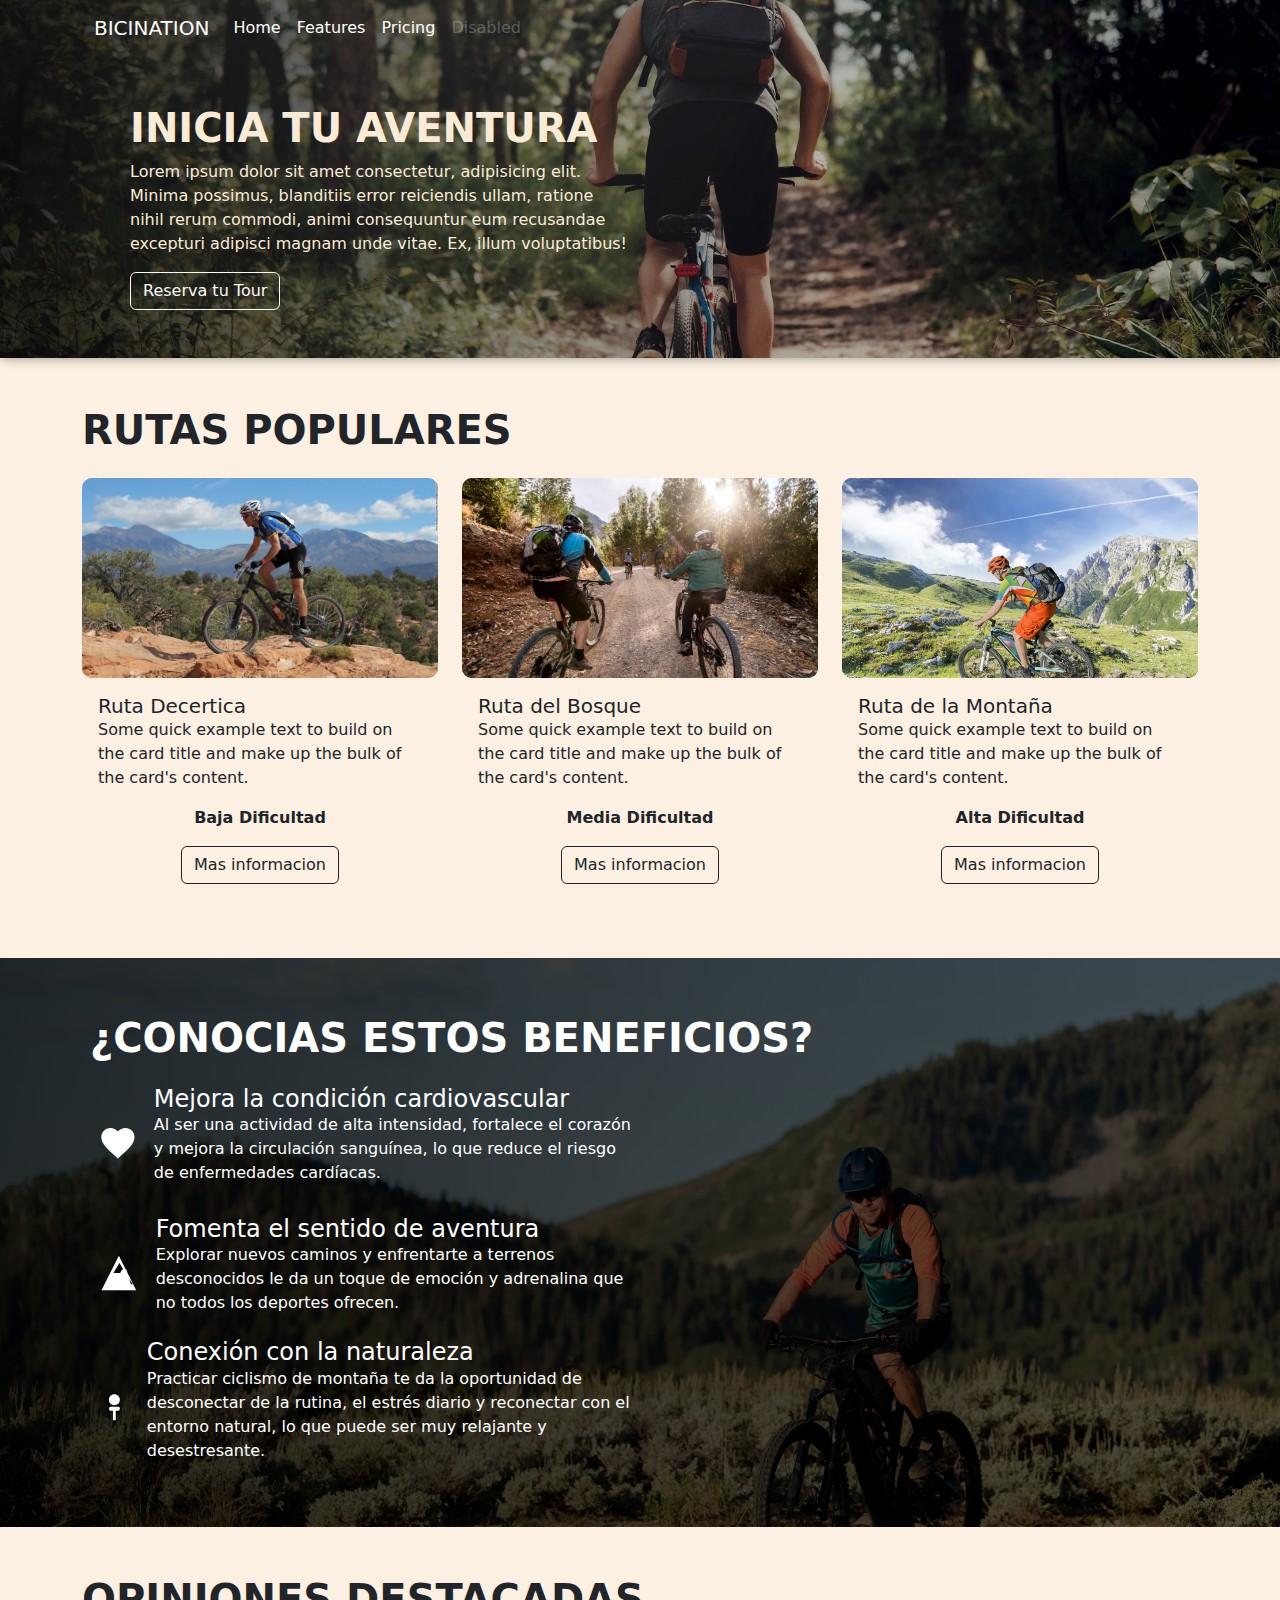
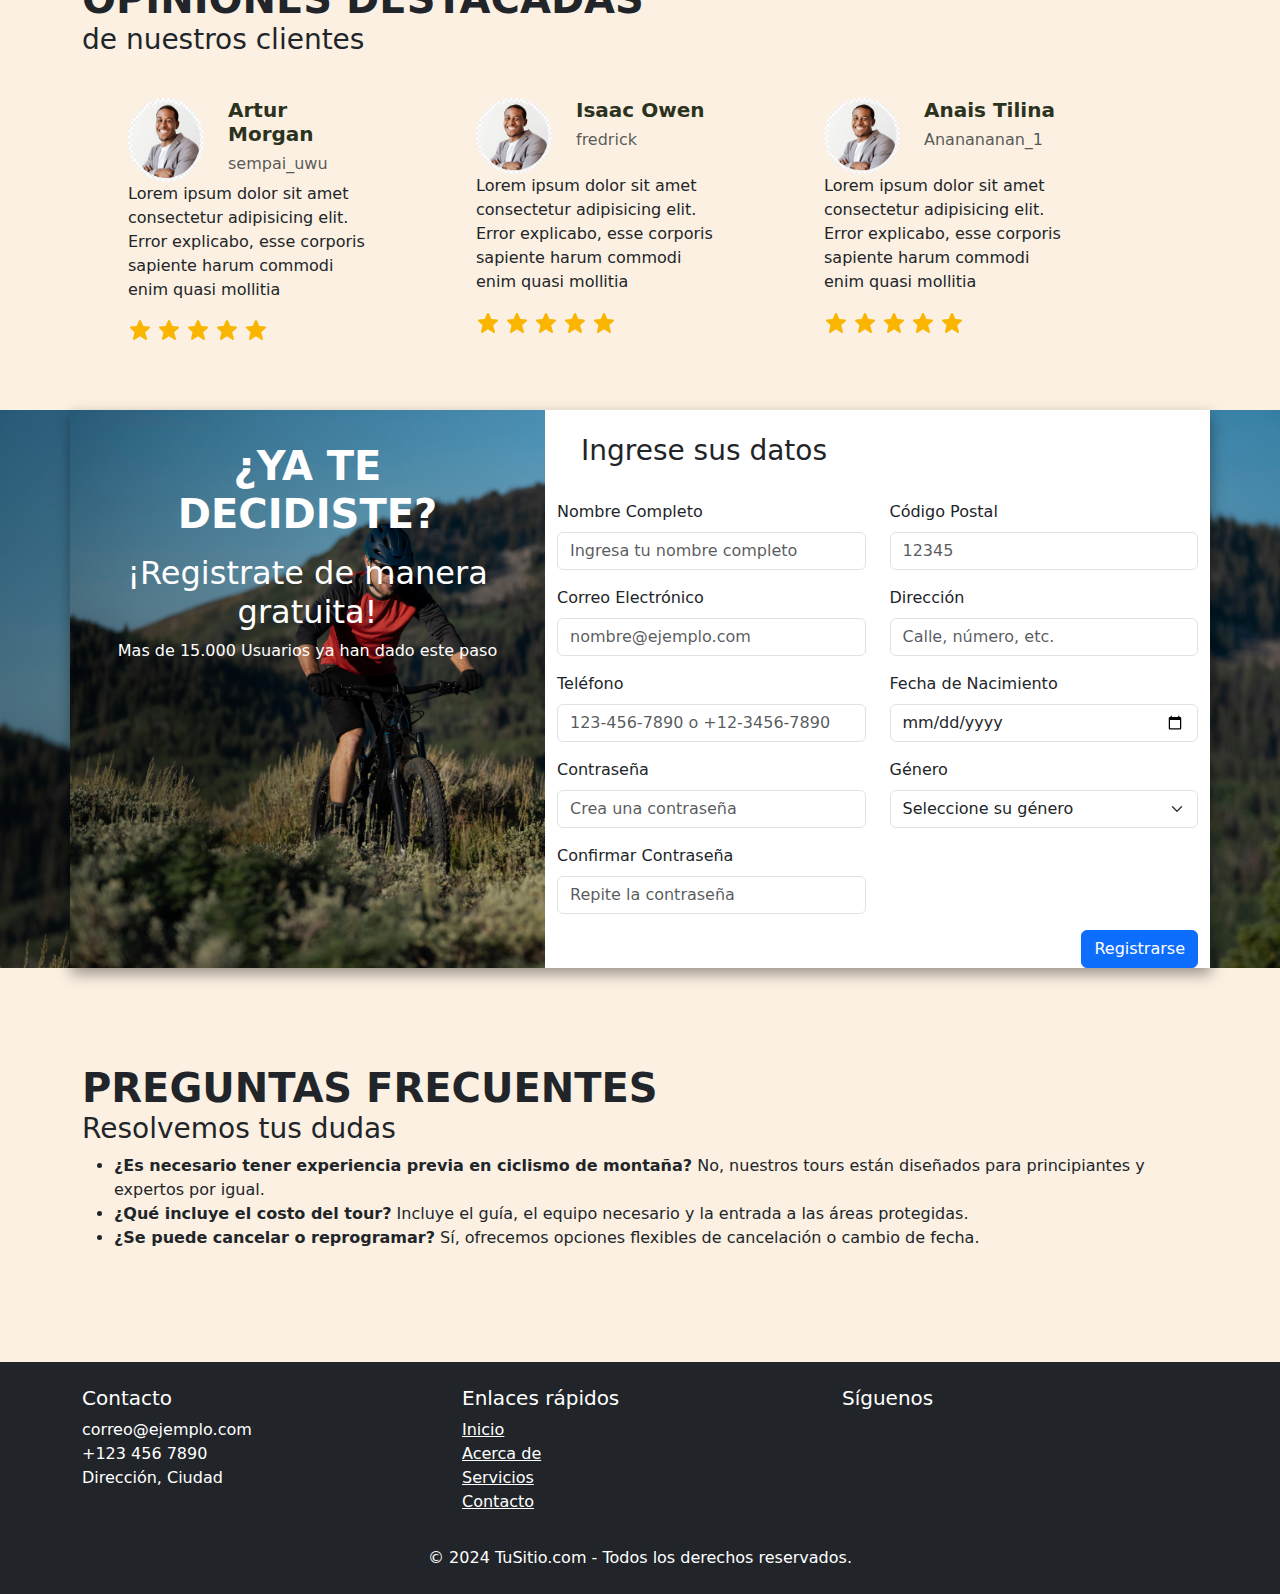
==== commit 4dc9020c: "New" ====
--- a/Landing_Page/index.html
+++ b/Landing_Page/index.html
@@ -14,6 +14,7 @@
       href="https://unpkg.com/boxicons@2.1.4/css/boxicons.min.css"
       rel="stylesheet"
     />
+ 
     <script
       src="https://cdn.jsdelivr.net/npm/bootstrap@5.3.3/dist/js/bootstrap.bundle.min.js"
       integrity="sha384-YvpcrYf0tY3lHB60NNkmXc5s9fDVZLESaAA55NDzOxhy9GkcIdslK1eN7N6jIeHz"
@@ -65,7 +66,7 @@
         <div class="">
           <div class="row">
             <div class="col m-5 text-beige">
-              <h1 class=" fw-bold">INICIA TU AVENTURA</h1>
+              <h1 class="fw-bold">INICIA TU AVENTURA</h1>
               <p class="">
                 Lorem ipsum dolor sit amet consectetur, adipisicing elit. Minima
                 possimus, blanditiis error reiciendis ullam, ratione nihil rerum
@@ -87,515 +88,692 @@
 
     <!-- main ------------------------------------------>
 
-    <main class="container pt-5 pb-5">
+    <main>
       <!-- Rutas --------------------------------------->
-      <section class="row">
-        <h1 class="fw-bold pb-3">RUTAS POPULARES</h1>
-
-        <!-- card 1 -->
-        <div class="col-sm-12 col-lg">
-          <div class="custom-card">
-            <div class="image-wrapper">
-              <img
-                src="assets/img/rutas/desierto 2.jpg"
-                class="card-img-top card-image-alternate"
-                alt="Imagen 1"
+
+      <section class="container pt-5 pb-5">
+        <div class="row">
+          <h1 class="fw-bold pb-3">RUTAS POPULARES</h1>
+
+          <!-- card 1 -->
+          <div class="col-sm-12 col-lg">
+            <div class="custom-card">
+              <div class="image-wrapper">
+                <img
+                  src="assets/img/rutas/desierto 2.jpg"
+                  class="card-img-top card-image-alternate"
+                  alt="Imagen 1"
+                />
+                <img
+                  src="assets/img/rutas/R.jpg"
+                  class="card-img-top card-image-overlay"
+                  alt="Imagen 2"
+                />
+              </div>
+              <div class="card-body m-3">
+                <h5 class="card-title">Ruta Decertica</h5>
+                <p class="card-text">
+                  Some quick example text to build on the card title and make up
+                  the bulk of the card's content.
+                </p>
+              </div>
+
+              <span class="list-group-item fw-bold">Baja Dificultad</span>
+
+              <a
+                href=""
+                class="btn btn-outline-dark link-offset-2 link-underline link-underline-opacity-0 m-3"
+                >Mas informacion</a
+              >
+            </div>
+          </div>
+          <!-- card 1 -->
+          <div class="col-sm-12 col-lg">
+            <div class="custom-card">
+              <div class="image-wrapper">
+                <img
+                  src="assets/img/rutas/bosque 2.jpg"
+                  class="card-img-top card-image-alternate"
+                  alt="Imagen 1"
+                />
+                <img
+                  src="assets/img/rutas/R (1).jpg"
+                  class="card-img-top card-image-overlay"
+                  alt="Imagen 2"
+                />
+              </div>
+              <div class="card-body m-3">
+                <h5 class="card-title">Ruta del Bosque</h5>
+                <p class="card-text">
+                  Some quick example text to build on the card title and make up
+                  the bulk of the card's content.
+                </p>
+              </div>
+              <span class="list-group-item fw-bold">Media Dificultad</span>
+
+              <a
+                href=""
+                class="btn btn-outline-dark link-offset-2 link-underline link-underline-opacity-0 m-3"
+                >Mas informacion</a
+              >
+            </div>
+          </div>
+          <!-- card 1 -->
+          <div class="col-sm-12 col-lg">
+            <div class="custom-card">
+              <div class="image-wrapper">
+                <img
+                  src="assets/img/rutas/montaña 2.jpg"
+                  class="card-img-top card-image-alternate"
+                  alt="Imagen 1"
+                />
+                <img
+                  src="assets/img/rutas/R (2).jpg"
+                  class="card-img-top card-image-overlay"
+                  alt="Imagen 2"
+                />
+              </div>
+              <div class="card-body m-3">
+                <h5 class="card-title">Ruta de la Montaña</h5>
+                <p class="card-text">
+                  Some quick example text to build on the card title and make up
+                  the bulk of the card's content.
+                </p>
+              </div>
+              <span class="list-group-item fw-bold">Alta Dificultad</span>
+
+              <a
+                href=""
+                class="btn btn-outline-dark link-offset-2 link-underline link-underline-opacity-0 m-3"
+                >Mas informacion</a
+              >
+            </div>
+          </div>
+        </div>
+      </section>
+
+      <!-- Beneficios --------------------------------------->
+
+      <section class="beneficios-container pt-5 pb-5">
+        <div class="container text-white">
+          <h1 class="fw-bold text-white p-2">¿CONOCIAS ESTOS BENEFICIOS?</h1>
+
+          <div class="beneficios-info-container d-flex align-items-center">
+            <svg
+              class="p-3"
+              xmlns="http://www.w3.org/2000/svg"
+              viewBox="0 0 24 24"
+              fill="currentColor"
+              width="130px"
+              height="130px"
+            >
+              <path
+                d="M12 21.35l-1.45-1.32C5.4 15.36 2 12.28 2 8.5 2 5.42 4.42 3 7.5 3c1.74 0 3.41.81 4.5 2.09C13.09 3.81 14.76 3 16.5 3 19.58 3 22 5.42 22 8.5c0 3.78-3.4 6.86-8.55 11.54L12 21.35z"
               />
-              <img
-                src="assets/img/rutas/R.jpg"
-                class="card-img-top card-image-overlay"
-                alt="Imagen 2"
+            </svg>
+
+            <div>
+              <h4 class="m-0 p-0">Mejora la condición cardiovascular</h4>
+              <p>
+                Al ser una actividad de alta intensidad, fortalece el corazón y
+                mejora la circulación sanguínea, lo que reduce el riesgo de
+                enfermedades cardíacas.
+              </p>
+            </div>
+          </div>
+          <div class="beneficios-info-container d-flex align-items-center">
+            <svg
+              class="p-3"
+              xmlns="http://www.w3.org/2000/svg"
+              viewBox="0 0 24 24"
+              fill="currentColor"
+              width="130px"
+              height="130px"
+            >
+              <path
+                d="M10.02 15H8.69L6.61 18h10.08l-3.34-5L10.02 15zm8.88 3.5L16.39 10h-2.5l-1.14 2H8.87l3.48-5.75 3.93 6.6L20 18.5zM2 22h20L12 2 2 22z"
               />
-            </div>
-            <div class="card-body m-3">
-              <h5 class="card-title">Ruta Decertica</h5>
-              <p class="card-text">
-                Some quick example text to build on the card title and make up
-                the bulk of the card's content.
+            </svg>
+            <div>
+              <h4 class="m-0 p-0">Fomenta el sentido de aventura</h4>
+              <p>
+                Explorar nuevos caminos y enfrentarte a terrenos desconocidos le
+                da un toque de emoción y adrenalina que no todos los deportes
+                ofrecen.
               </p>
             </div>
-
-            <span class="list-group-item fw-bold">Baja Dificultad</span>
-
-            <a
-              href=""
-              class="btn btn-outline-dark link-offset-2 link-underline link-underline-opacity-0 m-3"
-              >Mas informacion</a
+          </div>
+          <div class="beneficios-info-container d-flex align-items-center">
+            <svg
+              class="p-3"
+              xmlns="http://www.w3.org/2000/svg"
+              viewBox="0 0 24 24"
+              fill="currentColor"
+              width="130px"
+              height="130px"
             >
-          </div>
+              <path
+                d="M12 2C9.76 2 8 3.76 8 6s1.76 4 4 4 4-1.76 4-4-1.76-4-4-4zm2.5 9H9.5C8.67 11 8 11.67 8 12.5S8.67 14 9.5 14H11v7h2v-7h1.5c.83 0 1.5-.67 1.5-1.5S15.83 11 15 11z"
+              />
+            </svg>
+            <div>
+              <h4 class="m-0 p-0">Conexión con la naturaleza</h4>
+              <p>
+                Practicar ciclismo de montaña te da la oportunidad de
+                desconectar de la rutina, el estrés diario y reconectar con el
+                entorno natural, lo que puede ser muy relajante y desestresante.
+              </p>
+            </div>
+          </div>
+
+          <div class="container-fluid overflow-auto"></div>
         </div>
-        <!-- card 1 -->
-        <div class="col-sm-12 col-lg">
-          <div class="custom-card">
-            <div class="image-wrapper">
-              <img
-                src="assets/img/rutas/bosque 2.jpg"
-                class="card-img-top card-image-alternate"
-                alt="Imagen 1"
-              />
-              <img
-                src="assets/img/rutas/R (1).jpg"
-                class="card-img-top card-image-overlay"
-                alt="Imagen 2"
-              />
-            </div>
-            <div class="card-body m-3">
-              <h5 class="card-title">Ruta del Bosque</h5>
-              <p class="card-text">
-                Some quick example text to build on the card title and make up
-                the bulk of the card's content.
-              </p>
-            </div>
-            <span class="list-group-item fw-bold">Media Dificultad</span>
-
-            <a
-              href=""
-              class="btn btn-outline-dark link-offset-2 link-underline link-underline-opacity-0 m-3"
-              >Mas informacion</a
+      </section>
+
+      <!-- Opiniones de clientes ------------------------------->
+      <section class="comentary-container pt-5 pb-5">
+        <div class="container">
+          <h1 class="fw-bold m-0">OPINIONES DESTACADAS</h1>
+          <h3>de nuestros clientes</h3>
+
+          <div class="container-fluid overflow-auto">
+            <!-- Contenedor que permite scroll horizontal -->
+            <div class="d-flex flex-nowrap p-4">
+              <!-- Clase para mostrar las tarjetas en fila -->
+
+              <div class="card-comentary col" style="width: 18rem">
+                <div class="card-body card-body-comentary">
+                  <div class="display-flex row">
+                    <img
+                      src="assets/img/Profile/profile1.jpg"
+                      alt="profile"
+                      class="img-profile col"
+                    />
+
+                    <div class="col">
+                      <h5 class="fw-bold text-profile">Artur Morgan</h5>
+                      <h6 class="card-subtitle mb-2 text-body-secondary">
+                        sempai_uwu
+                      </h6>
+                    </div>
+                  </div>
+                  <p class="card-text">
+                    Lorem ipsum dolor sit amet consectetur adipisicing elit.
+                    Error explicabo, esse corporis sapiente harum commodi enim
+                    quasi mollitia
+                  </p>
+
+                  <div>
+                    <svg
+                      xmlns="http://www.w3.org/2000/svg"
+                      width="24"
+                      height="24"
+                      viewBox="0 0 24 24"
+                      style="fill: rgba(249, 181, 0, 1)"
+                    >
+                      <path
+                        d="M21.947 9.179a1.001 1.001 0 0 0-.868-.676l-5.701-.453-2.467-5.461a.998.998 0 0 0-1.822-.001L8.622 8.05l-5.701.453a1 1 0 0 0-.619 1.713l4.213 4.107-1.49 6.452a1 1 0 0 0 1.53 1.057L12 18.202l5.445 3.63a1.001 1.001 0 0 0 1.517-1.106l-1.829-6.4 4.536-4.082c.297-.268.406-.686.278-1.065z"
+                      ></path>
+                    </svg>
+                    <svg
+                      xmlns="http://www.w3.org/2000/svg"
+                      width="24"
+                      height="24"
+                      viewBox="0 0 24 24"
+                      style="fill: rgba(249, 181, 0, 1)"
+                    >
+                      <path
+                        d="M21.947 9.179a1.001 1.001 0 0 0-.868-.676l-5.701-.453-2.467-5.461a.998.998 0 0 0-1.822-.001L8.622 8.05l-5.701.453a1 1 0 0 0-.619 1.713l4.213 4.107-1.49 6.452a1 1 0 0 0 1.53 1.057L12 18.202l5.445 3.63a1.001 1.001 0 0 0 1.517-1.106l-1.829-6.4 4.536-4.082c.297-.268.406-.686.278-1.065z"
+                      ></path>
+                    </svg>
+                    <svg
+                      xmlns="http://www.w3.org/2000/svg"
+                      width="24"
+                      height="24"
+                      viewBox="0 0 24 24"
+                      style="fill: rgba(249, 181, 0, 1)"
+                    >
+                      <path
+                        d="M21.947 9.179a1.001 1.001 0 0 0-.868-.676l-5.701-.453-2.467-5.461a.998.998 0 0 0-1.822-.001L8.622 8.05l-5.701.453a1 1 0 0 0-.619 1.713l4.213 4.107-1.49 6.452a1 1 0 0 0 1.53 1.057L12 18.202l5.445 3.63a1.001 1.001 0 0 0 1.517-1.106l-1.829-6.4 4.536-4.082c.297-.268.406-.686.278-1.065z"
+                      ></path>
+                    </svg>
+                    <svg
+                      xmlns="http://www.w3.org/2000/svg"
+                      width="24"
+                      height="24"
+                      viewBox="0 0 24 24"
+                      style="fill: rgba(249, 181, 0, 1)"
+                    >
+                      <path
+                        d="M21.947 9.179a1.001 1.001 0 0 0-.868-.676l-5.701-.453-2.467-5.461a.998.998 0 0 0-1.822-.001L8.622 8.05l-5.701.453a1 1 0 0 0-.619 1.713l4.213 4.107-1.49 6.452a1 1 0 0 0 1.53 1.057L12 18.202l5.445 3.63a1.001 1.001 0 0 0 1.517-1.106l-1.829-6.4 4.536-4.082c.297-.268.406-.686.278-1.065z"
+                      ></path>
+                    </svg>
+                    <svg
+                      xmlns="http://www.w3.org/2000/svg"
+                      width="24"
+                      height="24"
+                      viewBox="0 0 24 24"
+                      style="fill: rgba(249, 181, 0, 1)"
+                    >
+                      <path
+                        d="M21.947 9.179a1.001 1.001 0 0 0-.868-.676l-5.701-.453-2.467-5.461a.998.998 0 0 0-1.822-.001L8.622 8.05l-5.701.453a1 1 0 0 0-.619 1.713l4.213 4.107-1.49 6.452a1 1 0 0 0 1.53 1.057L12 18.202l5.445 3.63a1.001 1.001 0 0 0 1.517-1.106l-1.829-6.4 4.536-4.082c.297-.268.406-.686.278-1.065z"
+                      ></path>
+                    </svg>
+                  </div>
+                </div>
+              </div>
+              <div class="card-comentary col" style="width: 18rem">
+                <div class="card-body card-body-comentary">
+                  <div class="display-flex row">
+                    <img
+                      src="assets/img/Profile/profile1.jpg"
+                      alt="profile"
+                      class="img-profile col"
+                    />
+
+                    <div class="col">
+                      <h5 class="fw-bold text-profile">Isaac Owen</h5>
+                      <h6 class="card-subtitle mb-2 text-body-secondary">
+                        fredrick
+                      </h6>
+                    </div>
+                  </div>
+                  <p class="card-text">
+                    Lorem ipsum dolor sit amet consectetur adipisicing elit.
+                    Error explicabo, esse corporis sapiente harum commodi enim
+                    quasi mollitia
+                  </p>
+
+                  <div>
+                    <svg
+                      xmlns="http://www.w3.org/2000/svg"
+                      width="24"
+                      height="24"
+                      viewBox="0 0 24 24"
+                      style="fill: rgba(249, 181, 0, 1)"
+                    >
+                      <path
+                        d="M21.947 9.179a1.001 1.001 0 0 0-.868-.676l-5.701-.453-2.467-5.461a.998.998 0 0 0-1.822-.001L8.622 8.05l-5.701.453a1 1 0 0 0-.619 1.713l4.213 4.107-1.49 6.452a1 1 0 0 0 1.53 1.057L12 18.202l5.445 3.63a1.001 1.001 0 0 0 1.517-1.106l-1.829-6.4 4.536-4.082c.297-.268.406-.686.278-1.065z"
+                      ></path>
+                    </svg>
+                    <svg
+                      xmlns="http://www.w3.org/2000/svg"
+                      width="24"
+                      height="24"
+                      viewBox="0 0 24 24"
+                      style="fill: rgba(249, 181, 0, 1)"
+                    >
+                      <path
+                        d="M21.947 9.179a1.001 1.001 0 0 0-.868-.676l-5.701-.453-2.467-5.461a.998.998 0 0 0-1.822-.001L8.622 8.05l-5.701.453a1 1 0 0 0-.619 1.713l4.213 4.107-1.49 6.452a1 1 0 0 0 1.53 1.057L12 18.202l5.445 3.63a1.001 1.001 0 0 0 1.517-1.106l-1.829-6.4 4.536-4.082c.297-.268.406-.686.278-1.065z"
+                      ></path>
+                    </svg>
+                    <svg
+                      xmlns="http://www.w3.org/2000/svg"
+                      width="24"
+                      height="24"
+                      viewBox="0 0 24 24"
+                      style="fill: rgba(249, 181, 0, 1)"
+                    >
+                      <path
+                        d="M21.947 9.179a1.001 1.001 0 0 0-.868-.676l-5.701-.453-2.467-5.461a.998.998 0 0 0-1.822-.001L8.622 8.05l-5.701.453a1 1 0 0 0-.619 1.713l4.213 4.107-1.49 6.452a1 1 0 0 0 1.53 1.057L12 18.202l5.445 3.63a1.001 1.001 0 0 0 1.517-1.106l-1.829-6.4 4.536-4.082c.297-.268.406-.686.278-1.065z"
+                      ></path>
+                    </svg>
+                    <svg
+                      xmlns="http://www.w3.org/2000/svg"
+                      width="24"
+                      height="24"
+                      viewBox="0 0 24 24"
+                      style="fill: rgba(249, 181, 0, 1)"
+                    >
+                      <path
+                        d="M21.947 9.179a1.001 1.001 0 0 0-.868-.676l-5.701-.453-2.467-5.461a.998.998 0 0 0-1.822-.001L8.622 8.05l-5.701.453a1 1 0 0 0-.619 1.713l4.213 4.107-1.49 6.452a1 1 0 0 0 1.53 1.057L12 18.202l5.445 3.63a1.001 1.001 0 0 0 1.517-1.106l-1.829-6.4 4.536-4.082c.297-.268.406-.686.278-1.065z"
+                      ></path>
+                    </svg>
+                    <svg
+                      xmlns="http://www.w3.org/2000/svg"
+                      width="24"
+                      height="24"
+                      viewBox="0 0 24 24"
+                      style="fill: rgba(249, 181, 0, 1)"
+                    >
+                      <path
+                        d="M21.947 9.179a1.001 1.001 0 0 0-.868-.676l-5.701-.453-2.467-5.461a.998.998 0 0 0-1.822-.001L8.622 8.05l-5.701.453a1 1 0 0 0-.619 1.713l4.213 4.107-1.49 6.452a1 1 0 0 0 1.53 1.057L12 18.202l5.445 3.63a1.001 1.001 0 0 0 1.517-1.106l-1.829-6.4 4.536-4.082c.297-.268.406-.686.278-1.065z"
+                      ></path>
+                    </svg>
+                  </div>
+                </div>
+              </div>
+              <div class="card-comentary col" style="width: 18rem">
+                <div class="card-body card-body-comentary">
+                  <div class="display-flex row">
+                    <img
+                      src="assets/img/Profile/profile1.jpg"
+                      alt="profile"
+                      class="img-profile col"
+                    />
+
+                    <div class="col">
+                      <h5 class="fw-bold text-profile">Anais Tilina</h5>
+                      <h6 class="card-subtitle mb-2 text-body-secondary">
+                        Ananananan_1
+                      </h6>
+                    </div>
+                  </div>
+                  <p class="card-text">
+                    Lorem ipsum dolor sit amet consectetur adipisicing elit.
+                    Error explicabo, esse corporis sapiente harum commodi enim
+                    quasi mollitia
+                  </p>
+
+                  <div>
+                    <svg
+                      xmlns="http://www.w3.org/2000/svg"
+                      width="24"
+                      height="24"
+                      viewBox="0 0 24 24"
+                      style="fill: rgba(249, 181, 0, 1)"
+                    >
+                      <path
+                        d="M21.947 9.179a1.001 1.001 0 0 0-.868-.676l-5.701-.453-2.467-5.461a.998.998 0 0 0-1.822-.001L8.622 8.05l-5.701.453a1 1 0 0 0-.619 1.713l4.213 4.107-1.49 6.452a1 1 0 0 0 1.53 1.057L12 18.202l5.445 3.63a1.001 1.001 0 0 0 1.517-1.106l-1.829-6.4 4.536-4.082c.297-.268.406-.686.278-1.065z"
+                      ></path>
+                    </svg>
+                    <svg
+                      xmlns="http://www.w3.org/2000/svg"
+                      width="24"
+                      height="24"
+                      viewBox="0 0 24 24"
+                      style="fill: rgba(249, 181, 0, 1)"
+                    >
+                      <path
+                        d="M21.947 9.179a1.001 1.001 0 0 0-.868-.676l-5.701-.453-2.467-5.461a.998.998 0 0 0-1.822-.001L8.622 8.05l-5.701.453a1 1 0 0 0-.619 1.713l4.213 4.107-1.49 6.452a1 1 0 0 0 1.53 1.057L12 18.202l5.445 3.63a1.001 1.001 0 0 0 1.517-1.106l-1.829-6.4 4.536-4.082c.297-.268.406-.686.278-1.065z"
+                      ></path>
+                    </svg>
+                    <svg
+                      xmlns="http://www.w3.org/2000/svg"
+                      width="24"
+                      height="24"
+                      viewBox="0 0 24 24"
+                      style="fill: rgba(249, 181, 0, 1)"
+                    >
+                      <path
+                        d="M21.947 9.179a1.001 1.001 0 0 0-.868-.676l-5.701-.453-2.467-5.461a.998.998 0 0 0-1.822-.001L8.622 8.05l-5.701.453a1 1 0 0 0-.619 1.713l4.213 4.107-1.49 6.452a1 1 0 0 0 1.53 1.057L12 18.202l5.445 3.63a1.001 1.001 0 0 0 1.517-1.106l-1.829-6.4 4.536-4.082c.297-.268.406-.686.278-1.065z"
+                      ></path>
+                    </svg>
+                    <svg
+                      xmlns="http://www.w3.org/2000/svg"
+                      width="24"
+                      height="24"
+                      viewBox="0 0 24 24"
+                      style="fill: rgba(249, 181, 0, 1)"
+                    >
+                      <path
+                        d="M21.947 9.179a1.001 1.001 0 0 0-.868-.676l-5.701-.453-2.467-5.461a.998.998 0 0 0-1.822-.001L8.622 8.05l-5.701.453a1 1 0 0 0-.619 1.713l4.213 4.107-1.49 6.452a1 1 0 0 0 1.53 1.057L12 18.202l5.445 3.63a1.001 1.001 0 0 0 1.517-1.106l-1.829-6.4 4.536-4.082c.297-.268.406-.686.278-1.065z"
+                      ></path>
+                    </svg>
+                    <svg
+                      xmlns="http://www.w3.org/2000/svg"
+                      width="24"
+                      height="24"
+                      viewBox="0 0 24 24"
+                      style="fill: rgba(249, 181, 0, 1)"
+                    >
+                      <path
+                        d="M21.947 9.179a1.001 1.001 0 0 0-.868-.676l-5.701-.453-2.467-5.461a.998.998 0 0 0-1.822-.001L8.622 8.05l-5.701.453a1 1 0 0 0-.619 1.713l4.213 4.107-1.49 6.452a1 1 0 0 0 1.53 1.057L12 18.202l5.445 3.63a1.001 1.001 0 0 0 1.517-1.106l-1.829-6.4 4.536-4.082c.297-.268.406-.686.278-1.065z"
+                      ></path>
+                    </svg>
+                  </div>
+                </div>
+              </div>
+            </div>
+          </div>
+        </div>
+      </section>
+
+      <!-- Formulario --------------------------------------->
+
+      <section class="form-main-container">
+        <div class="container">
+          <div class="row form-container">
+            <div
+              class="form-info container col-lg-5 col-ms-12 p-4 text-center text-white"
             >
+              <h1 class="fw-bold text-white p-2">¿YA TE DECIDISTE?</h1>
+              <h2>¡Registrate de manera gratuita!</h2>
+              <p>Mas de 15.000 Usuarios ya han dado este paso</p>
+            </div>
+
+            <div class="container col-lg col-ms-12">
+              <h3 class="p-4">Ingrese sus datos</h3>
+              <form action="vistas/registro.html" class="row">
+                <div class="col">
+                  <!-- Nombre Completo -->
+                  <div class="mb-3">
+                    <label for="nombreCompleto" class="form-label"
+                      >Nombre Completo</label
+                    >
+                    <input
+                      type="text"
+                      class="form-control"
+                      id="nombreCompleto"
+                      placeholder="Ingresa tu nombre completo"
+                      pattern="^[a-zA-Z\s]{3,50}$"
+                      title="Solo se permiten letras y espacios. Mínimo 3 caracteres y máximo 50."
+                      required
+                    />
+                    <p class="text-danger" id="nameInfo"></p>
+                  </div>
+
+                  <!-- Correo Electrónico -->
+                  <div class="mb-3">
+                    <label for="correoElectronico" class="form-label"
+                      >Correo Electrónico</label
+                    >
+                    <input
+                      type="email"
+                      class="form-control"
+                      id="correoElectronico"
+                      placeholder="nombre@ejemplo.com"
+                      required
+                    />
+                    <p class="text-danger" id="emailInfo"></p>
+                  </div>
+
+                  <!-- Teléfono -->
+                  <div class="mb-3">
+                    <label for="telefono" class="form-label">Teléfono</label>
+                    <input
+                      type="tel"
+                      class="form-control"
+                      id="telefono"
+                      placeholder="123-456-7890 o +12-3456-7890"
+                      pattern="^\+?[0-9]{1,4}[-]?[0-9]{3,4}[-]?[0-9]{3,4}$"
+                      title="El formato permitido es 123-456-7890 o +12-3456-7890"
+                      required
+                    />
+                    <p class="text-danger" id="telefonoInfo"></p>
+                  </div>
+
+                  <!-- Contraseña -->
+                  <div class="mb-3">
+                    <label for="contrasena" class="form-label"
+                      >Contraseña</label
+                    >
+                    <input
+                      type="password"
+                      class="form-control"
+                      id="contrasena"
+                      placeholder="Crea una contraseña"
+                      pattern="^(?=.*[a-z])(?=.*[A-Z])(?=.*\d)(?=.*[@$!%*?&])[A-Za-z\d@$!%*?&]{8,}$"
+                      title="La contraseña debe tener al menos 8 caracteres, una mayúscula, una minúscula, un número y un carácter especial."
+                      required
+                    />
+                    <p class="text-danger" id="contrasenaInfo"></p>
+                  </div>
+
+                  <!-- Confirmación de Contraseña -->
+                  <div class="mb-3">
+                    <label for="confirmarContrasena" class="form-label"
+                      >Confirmar Contraseña</label
+                    >
+                    <input
+                      type="password"
+                      class="form-control"
+                      id="confirmarContrasena"
+                      placeholder="Repite la contraseña"
+                      required
+                    />
+                    <p class="text-danger" id="confimarContraseñaInfo"></p>
+                  </div>
+                </div>
+
+                <div class="col">
+                  <!-- Código Postal -->
+                  <div class="mb-3">
+                    <label for="codigoPostal" class="form-label"
+                      >Código Postal</label
+                    >
+                    <input
+                      type="text"
+                      class="form-control"
+                      id="codigoPostal"
+                      placeholder="12345"
+                      pattern="^\d{4,6}$"
+                      title="Debe ser un número entre 4 y 6 dígitos."
+                      required
+                    />
+                    <p class="text-danger" id="codigoPostalInfo"></p>
+                  </div>
+
+                  <!-- Dirección -->
+                  <div class="mb-3">
+                    <label for="direccion" class="form-label">Dirección</label>
+                    <input
+                      type="text"
+                      class="form-control"
+                      id="direccion"
+                      placeholder="Calle, número, etc."
+                      pattern="^[a-zA-Z0-9,\-\s]{5,100}$"
+                      title="La dirección debe tener entre 5 y 100 caracteres, permitiendo letras, números, comas y guiones."
+                      required
+                    />
+                    <p class="text-danger" id="direccionInfo"></p>
+                  </div>
+
+                  <!-- Fecha de Nacimiento -->
+                  <div class="mb-3">
+                    <label for="fechaNacimiento" class="form-label"
+                      >Fecha de Nacimiento</label
+                    >
+                    <input
+                      type="date"
+                      class="form-control"
+                      id="fechaNacimiento"
+                      required
+                    />
+                    <p class="text-danger" id="fechaInfo"></p>
+                  </div>
+
+                  <!-- Género -->
+                  <div class="mb-3">
+                    <label for="genero" class="form-label">Género</label>
+                    <select class="form-select" id="genero" required>
+                      <option value="">Seleccione su género</option>
+                      <option value="Masculino">Masculino</option>
+                      <option value="Femenino">Femenino</option>
+                      <option value="Otro">Otro</option>
+                    </select>
+                    <p class="text-danger" id="generoInfo"></p>
+                  </div>
+                </div>
+
+                <div class="d-flex justify-content-end">
+
+                  <button type="submit" id="btnRegister" class="btn btn-primary ">
+                    Registrarse
+                  </button>
+                </div>
+
+              </form>
+            </div>
           </div>
         </div>
-        <!-- card 1 -->
-        <div class="col-sm-12 col-lg">
-          <div class="custom-card">
-            <div class="image-wrapper">
-              <img
-                src="assets/img/rutas/montaña 2.jpg"
-                class="card-img-top card-image-alternate"
-                alt="Imagen 1"
-              />
-              <img
-                src="assets/img/rutas/R (2).jpg"
-                class="card-img-top card-image-overlay"
-                alt="Imagen 2"
-              />
-            </div>
-            <div class="card-body m-3">
-              <h5 class="card-title">Ruta de la Montaña</h5>
-              <p class="card-text">
-                Some quick example text to build on the card title and make up
-                the bulk of the card's content.
-              </p>
-            </div>
-            <span class="list-group-item fw-bold">Alta Dificultad</span>
-
-            <a
-              href=""
-              class="btn btn-outline-dark link-offset-2 link-underline link-underline-opacity-0 m-3"
-              >Mas informacion</a
-            >
-          </div>
+      </section>
+
+      <!-- Informacion adicional ------------------------------->
+      <section class="comentary-container pt-5 pb-5">
+        <div class="container">
+          <h1 class="fw-bold m-0 pt-5">PREGUNTAS FRECUENTES</h1>
+          <h3>Resolvemos tus dudas</h3>
+          <ul class="pb-5">
+            <li>
+              <strong
+                >¿Es necesario tener experiencia previa en ciclismo de
+                montaña?</strong
+              >
+              No, nuestros tours están diseñados para principiantes y expertos
+              por igual.
+            </li>
+            <li>
+              <strong>¿Qué incluye el costo del tour?</strong> Incluye el guía,
+              el equipo necesario y la entrada a las áreas protegidas.
+            </li>
+            <li>
+              <strong>¿Se puede cancelar o reprogramar?</strong> Sí, ofrecemos
+              opciones flexibles de cancelación o cambio de fecha.
+            </li>
+          </ul>
         </div>
       </section>
     </main>
 
-    <!-- Beneficios --------------------------------------->
-
-    <section class="beneficios-container pt-5 pb-5">
-      <div class="container text-white">
-        <h1 class="fw-bold text-white p-2">¿CONOCIAS ESTOS BENEFICIOS?</h1>
-
-        <div class="beneficios-info-container d-flex align-items-center">
-          <svg
-            class="p-3"
-            xmlns="http://www.w3.org/2000/svg"
-            viewBox="0 0 24 24"
-            fill="currentColor"
-            width="130px"
-            height="130px"
-          >
-            <path
-              d="M12 21.35l-1.45-1.32C5.4 15.36 2 12.28 2 8.5 2 5.42 4.42 3 7.5 3c1.74 0 3.41.81 4.5 2.09C13.09 3.81 14.76 3 16.5 3 19.58 3 22 5.42 22 8.5c0 3.78-3.4 6.86-8.55 11.54L12 21.35z"
-            />
-          </svg>
-
-          <div>
-            <h4 class="m-0 p-0">Mejora la condición cardiovascular</h4>
-            <p>
-              Al ser una actividad de alta intensidad, fortalece el corazón y
-              mejora la circulación sanguínea, lo que reduce el riesgo de
-              enfermedades cardíacas.
-            </p>
+    <footer class="bg-dark text-white py-4">
+      <div class="container">
+        <div class="row">
+          <!-- Sección de contacto -->
+          <div class="col-md-4">
+            <h5>Contacto</h5>
+            <ul class="list-unstyled">
+              <li><i class="fas fa-envelope"></i> correo@ejemplo.com</li>
+              <li><i class="fas fa-phone"></i> +123 456 7890</li>
+              <li><i class="fas fa-map-marker-alt"></i> Dirección, Ciudad</li>
+            </ul>
+          </div>
+          <!-- Sección de enlaces rápidos -->
+          <div class="col-md-4">
+            <h5>Enlaces rápidos</h5>
+            <ul class="list-unstyled">
+              <li><a href="#" class="text-white">Inicio</a></li>
+              <li><a href="#" class="text-white">Acerca de</a></li>
+              <li><a href="#" class="text-white">Servicios</a></li>
+              <li><a href="#" class="text-white">Contacto</a></li>
+            </ul>
+          </div>
+          <!-- Sección de redes sociales -->
+          <div class="col-md-4">
+            <h5>Síguenos</h5>
+            <a href="#" class="text-white me-2"
+              ><i class="fab fa-facebook-f"></i
+            ></a>
+            <a href="#" class="text-white me-2"
+              ><i class="fab fa-twitter"></i
+            ></a>
+            <a href="#" class="text-white me-2"
+              ><i class="fab fa-instagram"></i
+            ></a>
+            <a href="#" class="text-white me-2"
+              ><i class="fab fa-linkedin"></i
+            ></a>
           </div>
         </div>
-        <div class="beneficios-info-container d-flex align-items-center">
-          <svg
-            class="p-3"
-            xmlns="http://www.w3.org/2000/svg"
-            viewBox="0 0 24 24"
-            fill="currentColor"
-            width="130px"
-            height="130px"
-          >
-            <path
-              d="M10.02 15H8.69L6.61 18h10.08l-3.34-5L10.02 15zm8.88 3.5L16.39 10h-2.5l-1.14 2H8.87l3.48-5.75 3.93 6.6L20 18.5zM2 22h20L12 2 2 22z"
-            />
-          </svg>
-          <div>
-            <h4 class="m-0 p-0">Fomenta el sentido de aventura</h4>
-            <p>
-              Explorar nuevos caminos y enfrentarte a terrenos desconocidos le
-              da un toque de emoción y adrenalina que no todos los deportes
-              ofrecen.
-            </p>
-          </div>
-        </div>
-        <div class="beneficios-info-container d-flex align-items-center">
-          <svg
-            class="p-3"
-            xmlns="http://www.w3.org/2000/svg"
-            viewBox="0 0 24 24"
-            fill="currentColor"
-            width="130px"
-            height="130px"
-          >
-            <path
-              d="M12 2C9.76 2 8 3.76 8 6s1.76 4 4 4 4-1.76 4-4-1.76-4-4-4zm2.5 9H9.5C8.67 11 8 11.67 8 12.5S8.67 14 9.5 14H11v7h2v-7h1.5c.83 0 1.5-.67 1.5-1.5S15.83 11 15 11z"
-            />
-          </svg>
-          <div>
-            <h4 class="m-0 p-0">Conexión con la naturaleza</h4>
-            <p>
-              Practicar ciclismo de montaña te da la oportunidad de desconectar
-              de la rutina, el estrés diario y reconectar con el entorno
-              natural, lo que puede ser muy relajante y desestresante.
-            </p>
-          </div>
-        </div>
-
-        <div class="container-fluid overflow-auto"></div>
-      </div>
-    </section>
-
-    <!-- Opiniones de clientes ------------------------------->
-    <section class="comentary-container pt-5 pb-5">
-      <div class="container">
-        <h1 class="fw-bold m-0">OPINIONES DESTACADAS</h1>
-        <h3>de nuestros clientes</h3>
-
-        <div class="container-fluid overflow-auto">
-          <!-- Contenedor que permite scroll horizontal -->
-          <div class="d-flex flex-nowrap p-4">
-            <!-- Clase para mostrar las tarjetas en fila -->
-
-            
-            <div class="card-comentary col" style="width: 18rem">
-              <div class="card-body card-body-comentary">
-                <div class="display-flex row">
-                  <img
-                    src="assets/img/Profile/profile1.jpg"
-                    alt="profile"
-                    class="img-profile col"
-                  />
-
-                  <div class="col">
-                    <h5 class="fw-bold text-profile">Artur Morgan</h5>
-                    <h6 class="card-subtitle mb-2 text-body-secondary">
-                      tu_negrito84
-                    </h6>
-                  </div>
-                </div>
-                <p class="card-text">
-                  Vrga mrko, la pase muy depinga en ese viaje
-                </p>
-
-                <div>
-                  <svg
-                    xmlns="http://www.w3.org/2000/svg"
-                    width="24"
-                    height="24"
-                    viewBox="0 0 24 24"
-                    style="fill: rgba(249, 181, 0, 1)"
-                  >
-                    <path
-                      d="M21.947 9.179a1.001 1.001 0 0 0-.868-.676l-5.701-.453-2.467-5.461a.998.998 0 0 0-1.822-.001L8.622 8.05l-5.701.453a1 1 0 0 0-.619 1.713l4.213 4.107-1.49 6.452a1 1 0 0 0 1.53 1.057L12 18.202l5.445 3.63a1.001 1.001 0 0 0 1.517-1.106l-1.829-6.4 4.536-4.082c.297-.268.406-.686.278-1.065z"
-                    ></path>
-                  </svg>
-                  <svg
-                    xmlns="http://www.w3.org/2000/svg"
-                    width="24"
-                    height="24"
-                    viewBox="0 0 24 24"
-                    style="fill: rgba(249, 181, 0, 1)"
-                  >
-                    <path
-                      d="M21.947 9.179a1.001 1.001 0 0 0-.868-.676l-5.701-.453-2.467-5.461a.998.998 0 0 0-1.822-.001L8.622 8.05l-5.701.453a1 1 0 0 0-.619 1.713l4.213 4.107-1.49 6.452a1 1 0 0 0 1.53 1.057L12 18.202l5.445 3.63a1.001 1.001 0 0 0 1.517-1.106l-1.829-6.4 4.536-4.082c.297-.268.406-.686.278-1.065z"
-                    ></path>
-                  </svg>
-                  <svg
-                    xmlns="http://www.w3.org/2000/svg"
-                    width="24"
-                    height="24"
-                    viewBox="0 0 24 24"
-                    style="fill: rgba(249, 181, 0, 1)"
-                  >
-                    <path
-                      d="M21.947 9.179a1.001 1.001 0 0 0-.868-.676l-5.701-.453-2.467-5.461a.998.998 0 0 0-1.822-.001L8.622 8.05l-5.701.453a1 1 0 0 0-.619 1.713l4.213 4.107-1.49 6.452a1 1 0 0 0 1.53 1.057L12 18.202l5.445 3.63a1.001 1.001 0 0 0 1.517-1.106l-1.829-6.4 4.536-4.082c.297-.268.406-.686.278-1.065z"
-                    ></path>
-                  </svg>
-                  <svg
-                    xmlns="http://www.w3.org/2000/svg"
-                    width="24"
-                    height="24"
-                    viewBox="0 0 24 24"
-                    style="fill: rgba(249, 181, 0, 1)"
-                  >
-                    <path
-                      d="M21.947 9.179a1.001 1.001 0 0 0-.868-.676l-5.701-.453-2.467-5.461a.998.998 0 0 0-1.822-.001L8.622 8.05l-5.701.453a1 1 0 0 0-.619 1.713l4.213 4.107-1.49 6.452a1 1 0 0 0 1.53 1.057L12 18.202l5.445 3.63a1.001 1.001 0 0 0 1.517-1.106l-1.829-6.4 4.536-4.082c.297-.268.406-.686.278-1.065z"
-                    ></path>
-                  </svg>
-                  <svg
-                    xmlns="http://www.w3.org/2000/svg"
-                    width="24"
-                    height="24"
-                    viewBox="0 0 24 24"
-                    style="fill: rgba(249, 181, 0, 1)"
-                  >
-                    <path
-                      d="M21.947 9.179a1.001 1.001 0 0 0-.868-.676l-5.701-.453-2.467-5.461a.998.998 0 0 0-1.822-.001L8.622 8.05l-5.701.453a1 1 0 0 0-.619 1.713l4.213 4.107-1.49 6.452a1 1 0 0 0 1.53 1.057L12 18.202l5.445 3.63a1.001 1.001 0 0 0 1.517-1.106l-1.829-6.4 4.536-4.082c.297-.268.406-.686.278-1.065z"
-                    ></path>
-                  </svg>
-                </div>
-              </div>
-            </div>
-            <div class="card-comentary col" style="width: 18rem">
-              <div class="card-body card-body-comentary">
-                <div class="display-flex row">
-                  <img
-                    src="assets/img/Profile/profile1.jpg"
-                    alt="profile"
-                    class="img-profile col"
-                  />
-
-                  <div class="col">
-                    <h5 class="fw-bold text-profile">Artur Morgan</h5>
-                    <h6 class="card-subtitle mb-2 text-body-secondary">
-                      tu_negrito84
-                    </h6>
-                  </div>
-                </div>
-                <p class="card-text">
-                  Vrga mrko, la pase muy depinga en ese viaje
-                </p>
-
-                <div>
-                  <svg
-                    xmlns="http://www.w3.org/2000/svg"
-                    width="24"
-                    height="24"
-                    viewBox="0 0 24 24"
-                    style="fill: rgba(249, 181, 0, 1)"
-                  >
-                    <path
-                      d="M21.947 9.179a1.001 1.001 0 0 0-.868-.676l-5.701-.453-2.467-5.461a.998.998 0 0 0-1.822-.001L8.622 8.05l-5.701.453a1 1 0 0 0-.619 1.713l4.213 4.107-1.49 6.452a1 1 0 0 0 1.53 1.057L12 18.202l5.445 3.63a1.001 1.001 0 0 0 1.517-1.106l-1.829-6.4 4.536-4.082c.297-.268.406-.686.278-1.065z"
-                    ></path>
-                  </svg>
-                  <svg
-                    xmlns="http://www.w3.org/2000/svg"
-                    width="24"
-                    height="24"
-                    viewBox="0 0 24 24"
-                    style="fill: rgba(249, 181, 0, 1)"
-                  >
-                    <path
-                      d="M21.947 9.179a1.001 1.001 0 0 0-.868-.676l-5.701-.453-2.467-5.461a.998.998 0 0 0-1.822-.001L8.622 8.05l-5.701.453a1 1 0 0 0-.619 1.713l4.213 4.107-1.49 6.452a1 1 0 0 0 1.53 1.057L12 18.202l5.445 3.63a1.001 1.001 0 0 0 1.517-1.106l-1.829-6.4 4.536-4.082c.297-.268.406-.686.278-1.065z"
-                    ></path>
-                  </svg>
-                  <svg
-                    xmlns="http://www.w3.org/2000/svg"
-                    width="24"
-                    height="24"
-                    viewBox="0 0 24 24"
-                    style="fill: rgba(249, 181, 0, 1)"
-                  >
-                    <path
-                      d="M21.947 9.179a1.001 1.001 0 0 0-.868-.676l-5.701-.453-2.467-5.461a.998.998 0 0 0-1.822-.001L8.622 8.05l-5.701.453a1 1 0 0 0-.619 1.713l4.213 4.107-1.49 6.452a1 1 0 0 0 1.53 1.057L12 18.202l5.445 3.63a1.001 1.001 0 0 0 1.517-1.106l-1.829-6.4 4.536-4.082c.297-.268.406-.686.278-1.065z"
-                    ></path>
-                  </svg>
-                  <svg
-                    xmlns="http://www.w3.org/2000/svg"
-                    width="24"
-                    height="24"
-                    viewBox="0 0 24 24"
-                    style="fill: rgba(249, 181, 0, 1)"
-                  >
-                    <path
-                      d="M21.947 9.179a1.001 1.001 0 0 0-.868-.676l-5.701-.453-2.467-5.461a.998.998 0 0 0-1.822-.001L8.622 8.05l-5.701.453a1 1 0 0 0-.619 1.713l4.213 4.107-1.49 6.452a1 1 0 0 0 1.53 1.057L12 18.202l5.445 3.63a1.001 1.001 0 0 0 1.517-1.106l-1.829-6.4 4.536-4.082c.297-.268.406-.686.278-1.065z"
-                    ></path>
-                  </svg>
-                  <svg
-                    xmlns="http://www.w3.org/2000/svg"
-                    width="24"
-                    height="24"
-                    viewBox="0 0 24 24"
-                    style="fill: rgba(249, 181, 0, 1)"
-                  >
-                    <path
-                      d="M21.947 9.179a1.001 1.001 0 0 0-.868-.676l-5.701-.453-2.467-5.461a.998.998 0 0 0-1.822-.001L8.622 8.05l-5.701.453a1 1 0 0 0-.619 1.713l4.213 4.107-1.49 6.452a1 1 0 0 0 1.53 1.057L12 18.202l5.445 3.63a1.001 1.001 0 0 0 1.517-1.106l-1.829-6.4 4.536-4.082c.297-.268.406-.686.278-1.065z"
-                    ></path>
-                  </svg>
-                </div>
-              </div>
-            </div>
-            <div class="card-comentary col" style="width: 18rem">
-              <div class="card-body card-body-comentary">
-                <div class="display-flex row">
-                  <img
-                    src="assets/img/Profile/profile1.jpg"
-                    alt="profile"
-                    class="img-profile col"
-                  />
-
-                  <div class="col">
-                    <h5 class="fw-bold text-profile">Artur Morgan</h5>
-                    <h6 class="card-subtitle mb-2 text-body-secondary">
-                      tu_negrito84
-                    </h6>
-                  </div>
-                </div>
-                <p class="card-text">
-                  Vrga mrko, la pase muy depinga en ese viaje
-                </p>
-
-                <div>
-                  <svg
-                    xmlns="http://www.w3.org/2000/svg"
-                    width="24"
-                    height="24"
-                    viewBox="0 0 24 24"
-                    style="fill: rgba(249, 181, 0, 1)"
-                  >
-                    <path
-                      d="M21.947 9.179a1.001 1.001 0 0 0-.868-.676l-5.701-.453-2.467-5.461a.998.998 0 0 0-1.822-.001L8.622 8.05l-5.701.453a1 1 0 0 0-.619 1.713l4.213 4.107-1.49 6.452a1 1 0 0 0 1.53 1.057L12 18.202l5.445 3.63a1.001 1.001 0 0 0 1.517-1.106l-1.829-6.4 4.536-4.082c.297-.268.406-.686.278-1.065z"
-                    ></path>
-                  </svg>
-                  <svg
-                    xmlns="http://www.w3.org/2000/svg"
-                    width="24"
-                    height="24"
-                    viewBox="0 0 24 24"
-                    style="fill: rgba(249, 181, 0, 1)"
-                  >
-                    <path
-                      d="M21.947 9.179a1.001 1.001 0 0 0-.868-.676l-5.701-.453-2.467-5.461a.998.998 0 0 0-1.822-.001L8.622 8.05l-5.701.453a1 1 0 0 0-.619 1.713l4.213 4.107-1.49 6.452a1 1 0 0 0 1.53 1.057L12 18.202l5.445 3.63a1.001 1.001 0 0 0 1.517-1.106l-1.829-6.4 4.536-4.082c.297-.268.406-.686.278-1.065z"
-                    ></path>
-                  </svg>
-                  <svg
-                    xmlns="http://www.w3.org/2000/svg"
-                    width="24"
-                    height="24"
-                    viewBox="0 0 24 24"
-                    style="fill: rgba(249, 181, 0, 1)"
-                  >
-                    <path
-                      d="M21.947 9.179a1.001 1.001 0 0 0-.868-.676l-5.701-.453-2.467-5.461a.998.998 0 0 0-1.822-.001L8.622 8.05l-5.701.453a1 1 0 0 0-.619 1.713l4.213 4.107-1.49 6.452a1 1 0 0 0 1.53 1.057L12 18.202l5.445 3.63a1.001 1.001 0 0 0 1.517-1.106l-1.829-6.4 4.536-4.082c.297-.268.406-.686.278-1.065z"
-                    ></path>
-                  </svg>
-                  <svg
-                    xmlns="http://www.w3.org/2000/svg"
-                    width="24"
-                    height="24"
-                    viewBox="0 0 24 24"
-                    style="fill: rgba(249, 181, 0, 1)"
-                  >
-                    <path
-                      d="M21.947 9.179a1.001 1.001 0 0 0-.868-.676l-5.701-.453-2.467-5.461a.998.998 0 0 0-1.822-.001L8.622 8.05l-5.701.453a1 1 0 0 0-.619 1.713l4.213 4.107-1.49 6.452a1 1 0 0 0 1.53 1.057L12 18.202l5.445 3.63a1.001 1.001 0 0 0 1.517-1.106l-1.829-6.4 4.536-4.082c.297-.268.406-.686.278-1.065z"
-                    ></path>
-                  </svg>
-                  <svg
-                    xmlns="http://www.w3.org/2000/svg"
-                    width="24"
-                    height="24"
-                    viewBox="0 0 24 24"
-                    style="fill: rgba(249, 181, 0, 1)"
-                  >
-                    <path
-                      d="M21.947 9.179a1.001 1.001 0 0 0-.868-.676l-5.701-.453-2.467-5.461a.998.998 0 0 0-1.822-.001L8.622 8.05l-5.701.453a1 1 0 0 0-.619 1.713l4.213 4.107-1.49 6.452a1 1 0 0 0 1.53 1.057L12 18.202l5.445 3.63a1.001 1.001 0 0 0 1.517-1.106l-1.829-6.4 4.536-4.082c.297-.268.406-.686.278-1.065z"
-                    ></path>
-                  </svg>
-                </div>
-              </div>
-            </div>
-          </div>
+        <div class="text-center mt-3">
+          <p class="mb-0">
+            &copy; 2024 TuSitio.com - Todos los derechos reservados.
+          </p>
         </div>
       </div>
-    </section>
-
-    <!-- Formulario --------------------------------------->
-
-    <section class="form-main-container">
-
-      <div class="container">
-        <div class="row form-container">
-          <div class="form-info container col-lg-5 col-ms-12 p-4 text-center text-white">
-            <h1 class="fw-bold text-white p-2">¿YA TE DECIDISTE?</h1>
-            <h2>¡Registrate de manera gratuita!</h2>
-            <p>Mas de 15.000 Usuarios ya han dado este paso</p>
-          </div>
-
-          <div class="container col-lg col-ms-12">
-            <h3 class="p-4">Ingrese sus datos</h3>
-            <form action="" class="row">
-
-              <div class="col">
-              <div class="p-3">
-                <label for="nombre" class="text-black form-label">Nombre</label>
-                <input type="text" class="form-control" name="nombre" />
-              </div>
-
-              <div class="p-3">
-                <label for="nombre" class="text-black form-label">Nombre</label>
-                <input type="text" class="form-control" name="nombre" />
-              </div>
-
-              <div class="p-3">
-                <label for="nombre" class="text-black form-label">Nombre</label>
-                <input type="text" class="form-control" name="nombre" />
-              </div>
-
-              <div class="p-3">
-                <label for="nombre" class="text-black form-label">Nombre</label>
-                <input type="text" class="form-control" name="nombre" />
-              </div>
-
-              
-              <div class="p-3">
-                <label for="nombre" class="text-black form-label">Nombre</label>
-                <input type="text" class="form-control" name="nombre" />
-              </div>
-
-            </div>
-
-            <div class="col">
-              <div class="p-3">
-                <label for="nombre" class="text-black form-label">Nombre</label>
-                <input type="text" class="form-control" name="nombre" />
-              </div>
-
-              <div class="p-3">
-                <label for="nombre" class="text-black form-label">Nombre</label>
-                <input type="text" class="form-control" name="nombre" />
-              </div>
-
-              <div class="p-3">
-                <label for="nombre" class="text-black form-label">Nombre</label>
-                <input type="text" class="form-control" name="nombre" />
-              </div>
-
-              <div class="p-3">
-                <label for="nombre" class="text-black form-label">Nombre</label>
-                <input type="text" class="form-control" name="nombre" />
-              </div>
-
-            </div>
-
-            <div class="p-3 d-flex justify-content-end">
-            <button class="btn btn-primary">Registrarse</button>
-           </div>
-            </form>
-          </div>
-        </div>
-      </div>
-    </section>
+    </footer>
+
+    
+    <script src="assets/js/script.js"></script>
   </body>
 </html>
--- a/Landing_Page/assets/css/style.css
+++ b/Landing_Page/assets/css/style.css
@@ -112,8 +112,11 @@
 }
 
 .form-main-container{
-
+  background-image: linear-gradient(to left, rgba(0, 0, 0, 0.123), rgba(0, 0, 0, 0.336)),
+  url(../img/form.jpg);
   background-color: #25271f;
+  background-repeat: no-repeat;
+  background-size: cover;
 }
 
 .text-beige{
